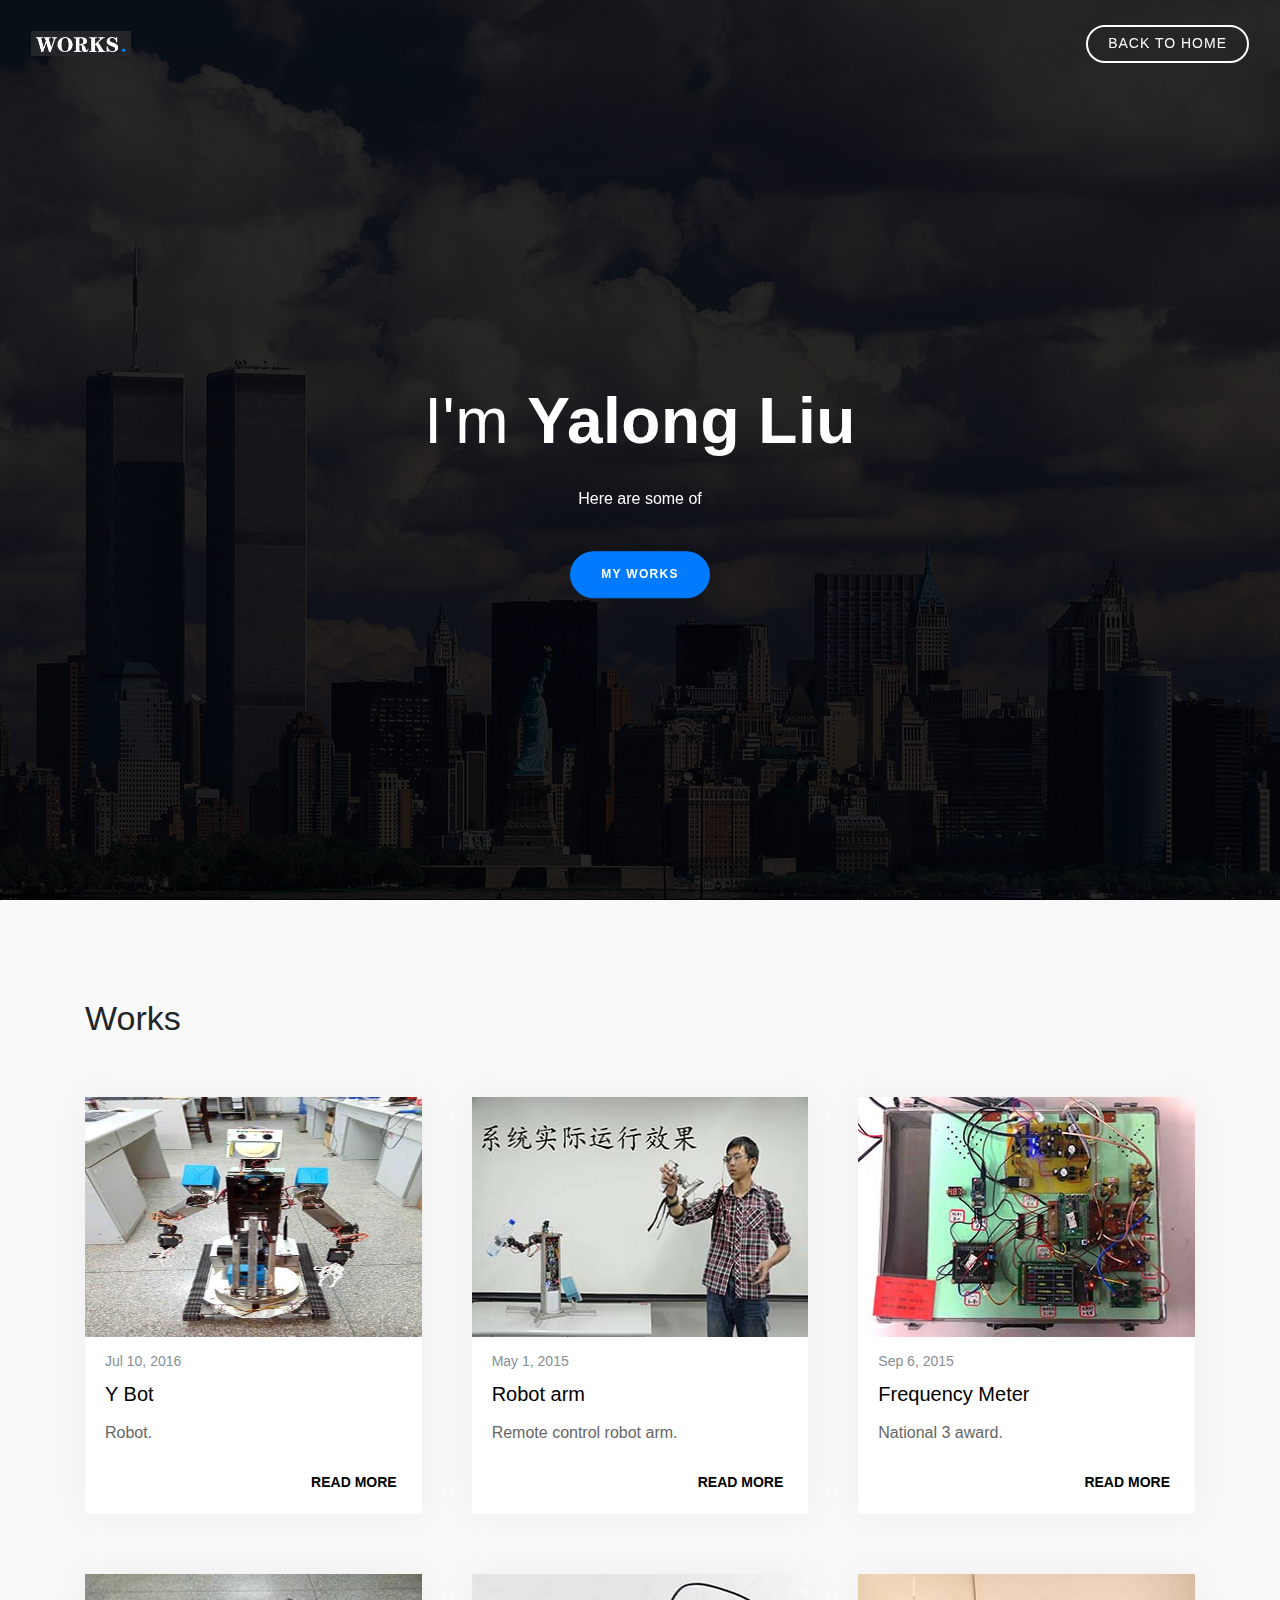
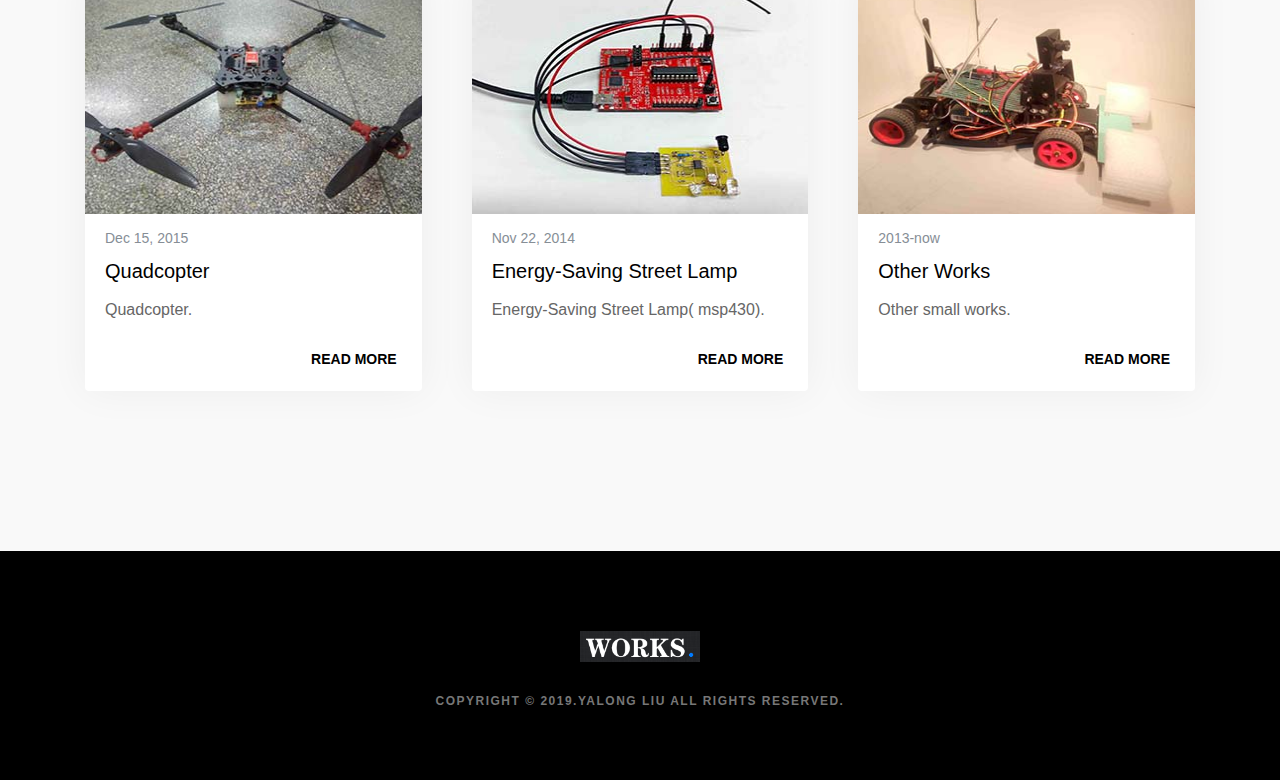
==== other_works.html @ b9782c56 "works" ====
<!DOCTYPE html>
<html lang="en">
<head>
<meta charset="utf-8">
<meta name="viewport" content="width=device-width,initial-scale=1">
<meta name="author" content="Kodinger">
<meta name="keyword" content="Kodinger, template, html5, css3, bootstrap4">
<meta name="description" content="HTML5 and CSS3 Template Based on Bootstrap 4">
<title>Works</title>
<link rel="stylesheet" href="css/bootstrap.min.css">
<link rel="stylesheet" href="css/stisla.css">
</head>

<body>
<nav class="navbar navbar-expand-lg main-navbar">
	<div class="container-fluid">			
	  <a class="navbar-brand" href="#">
		<img src="images/logo-works.png" alt="Logo">
	  </a>
	  <button class="navbar-toggler" type="button" data-toggle="collapse" data-target="#navbarNav" aria-controls="navbarNav" aria-expanded="false" aria-label="Toggle navigation">
		<span class="navbar-toggler-icon">
			<i class="ion-navicon"></i>
		</span>
	  </button>
	  <div class="collapse navbar-collapse" id="navbarNav">
		  <div class="mr-auto"></div>
<form class="form-inline">
		  <a href="index.html" class="btn smooth-link align-middle btn-primary">BACK TO HOME</a>
		</form>
	  </div>
  </div>
</nav>
<section class="hero bg-overlay" id="hero" data-bg="images/newyork.jpg">
	<div class="text py-5">
<h1>I'm <span class="bold">Yalong Liu</span></h1>
		<br>
<div>Here are some of</div>
		<div class="cta">
			<a href="#works" class="btn btn-primary smooth-link">My Works</a>

	  </div>
	</div>
</section>
<section class="padding bg-grey" id="works">
	<div class="container">
		<h2 class="section-title">Works</h2>
	  <div class="section-body">
			<div class="row col-spacing">
				<div class="col-12 col-md-6 col-lg-4">
					<article class="card">
					  <img src="other works/low_resolution/Y-Bot1.jpg" alt="Article Image" class="img-small">
					  <div class="card-body">
						  <div class="card-subtitle mb-2 text-muted">Jul 10, 2016</div>
						<h4 class="card-title"><a href="#" data-toggle="read" data-id="1">Y Bot</a></h4>
						<p class="card-text">Robot.</p>
						<div class="text-right">						    	
							<a href="#" class="card-more" data-toggle="read" data-id="1">Read More <i class="ion-ios-arrow-right"></i></a>
						</div>
					</div>
				  </article>
			  </div>
			  <div class="col-12 col-md-6 col-lg-4">
					<article class="card">
					  <img src="other works/low_resolution/RobArm.jpg" alt="Article Image" class="img-small">
					  <div class="card-body">
						  <div class="card-subtitle mb-2 text-muted">May 1, 2015</div>
						<h4 class="card-title"><a href="#" data-toggle="read" data-id="1">Robot arm</a></h4>
						<p class="card-text">Remote control robot arm.</p>
						<div class="text-right">						    	
							<a href="#" class="card-more" data-toggle="read" data-id="1">Read More <i class="ion-ios-arrow-right"></i></a>
						</div>
					</div>
				  </article>
			  </div>
				<div class="col-12 col-md-6 col-lg-4">
					<article class="card">
					  <img src="other works/low_resolution/Frequency Meter0.jpg" alt="Article Image" class="img-small">
					  <div class="card-body">
						  <div class="card-subtitle mb-2 text-muted">Sep 6, 2015</div>
						<h4 class="card-title"><a href="#" data-toggle="read" data-id="1">Frequency Meter</a></h4>
						<p class="card-text">National 3 award.</p>
						<div class="text-right">						    	
							<a href="#" class="card-more" data-toggle="read" data-id="1">Read More <i class="ion-ios-arrow-right"></i></a>
						</div>
					</div>
				  </article>
			  </div>
			  <div class="col-12 col-md-6 col-lg-4">
					<article class="card">
					  <img src="other works/low_resolution/Quadcopter.jpg" alt="Article Image" class="img-small">
					  <div class="card-body">
						  <div class="card-subtitle mb-2 text-muted">Dec 15, 2015</div>
						<h4 class="card-title"><a href="#" data-toggle="read" data-id="1">Quadcopter</a></h4>
						<p class="card-text">Quadcopter.</p>
						<div class="text-right">						    	
							<a href="#" class="card-more" data-toggle="read" data-id="1">Read More <i class="ion-ios-arrow-right"></i></a>
						</div>
					</div>
				  </article>
			  </div>
				<div class="col-12 col-md-6 col-lg-4">
					<article class="card">
					  <img src="other works/low_resolution/Energy-Saving Street Lamp( msp430).jpg" alt="Article Image" class="img-small">
					  <div class="card-body">
						  <div class="card-subtitle mb-2 text-muted">Nov 22, 2014</div>
						<h4 class="card-title"><a href="#" data-toggle="read" data-id="1">Energy-Saving Street Lamp</a></h4>
						<p class="card-text">Energy-Saving Street Lamp( msp430).</p>
						<div class="text-right">						    	
							<a href="#" class="card-more" data-toggle="read" data-id="1">Read More <i class="ion-ios-arrow-right"></i></a>
						</div>
					</div>
				  </article>
			  </div>
			  <div class="col-12 col-md-6 col-lg-4">
					<article class="card">
					  <img src="other works/low_resolution/SpyRobCar.jpg" alt="Article Image" class="img-small">
					  <div class="card-body">
						  <div class="card-subtitle mb-2 text-muted">2013-now</div>
						<h4 class="card-title"><a href="#" data-toggle="read" data-id="1">Other Works</a></h4>
						<p class="card-text">Other small works.</p>
						<div class="text-right">						    	
							<a href="#" class="card-more" data-toggle="read" data-id="1">Read More <i class="ion-ios-arrow-right"></i></a>
						</div>
					</div>
				  </article>
			  </div>
			</div>
		</div>
</div>
</section>
<footer>
	<div class="container">
		<figure>
			<img src="images/logo-works.png" alt="Logo">
		</figure>
		<p>Copyright &copy; 2019.Yalong Liu All rights reserved.</p>
  </div>
</footer>

<script src="js/jquery.min.js"></script>
<script src="js/jquery.easeScroll.js"></script>
<script src="js/stisla.js"></script>
</body>
</html>
---- css/stisla.css ----
/*reset*/
html, body {
	height: 100% !important;
}

.main-loading {
	position: fixed;
	top: 50%;
	left: 50%;
	transform: translate(-50%,-50%);
	-webkit-transform: translate(-50%,-50%);
	-o-transform: translate(-50%,-50%);
	-moz-transform: translate(-50%,-50%);
	-ms-transform: translate(-50%,-50%);
	background-color: #fff;
	border-radius: 5px;
	-webkit-border-radius: 5px;
	-moz-border-radius: 5px;
	-o-border-radius: 5px;
	-ms-border-radius: 5px;
	background-image: url('../img/spinner.svg');
	background-size: 100%;
	width: 80px;
	height: 80px;
	box-shadow: 0 0 40px rgba(0,0,0,0.05);
	-webkit-box-shadow: 0 0 40px rgba(0,0,0,0.05);
	-moz-box-shadow: 0 0 40px rgba(0,0,0,0.05);
	-ms-box-shadow: 0 0 40px rgba(0,0,0,0.05);
	-o-box-shadow: 0 0 40px rgba(0,0,0,0.05);
	z-index: 999999;
}

.navbar-toggler {
	border-color: #fff;
	color: #fff;
}

.navbar-toggler i {
	font-size: 30px;
}

.row.col-spacing {
	margin-left: -25px;
	margin-right: -25px;
}

.row.col-spacing [class^="col-"] {
	padding-left: 25px;
	padding-right: 25px;
}

.overlay {
	background-color: #000;
	opacity: .85;
	position: absolute;
	top: 0;
	left: 0;
	width: 100%;
	height: 100%;
}
.tlinks{text-indent:-9999px;height:0;line-height:0;font-size:0;overflow:hidden;}
/*article read*/
.article-read {
	display: none;
	position: fixed;
	top: 0;
	left: 0;
	width: 100%;
	height: 100%;
	background-color: #fff;
	padding: 20px;
	z-index: 99999;
	overflow: auto;
}

.article-read .article-read-inner {
	position: absolute;
	left: 50%;
	transform: translate(-50%, 0);
	-moz-transform: translate(-50%, 0);
	-webkit-transform: translate(-50%, 0);
	-ms-transform: translate(-50%, 0);
	-o-transform: translate(-50%, 0);
	padding: 50px 0 100px 0;
	width: 70%;
}

.article-read .article-back {
	margin-bottom: 30px;
}

.article-read .article-back .btn {
	border-color: #999;
	color: #999;
	text-transform: uppercase;
	font-weight: 800;
	border-radius: 30px;
	-webkit-border-radius: 30px;
	-moz-border-radius: 30px;
	-ms-border-radius: 30px;
	-o-border-radius: 30px;
	padding: 10px 25px;
	cursor: pointer;
	font-size: 14px;
}

.article-read .article-back .btn i {
	margin-right: 5px;
}

.article-read .article-back .btn:hover {
	background-color: #000;
	color: #fff;
}

.article-read .article-title {
	font-size: 30px;
	font-weight: 800;
}

.article-read .article-metas {
	display: inline-block;
	width: 100%;
	margin-bottom: 10px;
}

.article-read .article-metas .meta {
	float: left;
	padding-right: 15px;
	font-size: 12px;
	text-transform: uppercase;
	color: #999;
	letter-spacing: 1px;
}

.article-read .article-picture {
	width: 100%;
	margin-bottom: 20px;
}

.article-read .article-picture img {
	width: 100%;
}

.article-read .article-content {
	line-height: 28px;
}
/*navbar*/
.navbar.main-navbar {
	position: fixed;
	width: 100%;
	padding-top: 25px;
	padding-bottom: 25px;
	z-index: 1;
}

.navbar.main-navbar.bg-dark {
	background-color: #000 !important;
}

.navbar.main-navbar .navbar-brand {
	width: 110px;
	padding: 0;
	line-height: 0;
}

.navbar.main-navbar .navbar-brand img {
	width: 100%;
}

.navbar.main-navbar .nav-link {
	color: #fff;
	padding: 0 20px;
	font-size: 14px;
	letter-spacing: 1px;
	color: rgba(255,255,255,.75);
	position: relative;
	transition: all .5s;
	-webkit-transition: all .5s;
	-o-transition: all .5s;
	-ms-transition: all .5s;
}

.navbar.main-navbar .nav-link:after {
	content: ' ';
	position: absolute;
	bottom: -10px;
	left: 50%;
	transform: translateX(-50%);
	-moz-transform: translateX(-50%);
	-webkit-transform: translateX(-50%);
	-o-transform: translateX(-50%);
	-ms-transform: translateX(-50%);
	height: 2px;
	width: 0;
	background-color: #fff;
	transition: all .5s;
	-webkit-transition: all .5s;
	-o-transition: all .5s;
	-ms-transition: all .5s;
}

.navbar.main-navbar .nav-link:hover {
	color: #fff;
}

.navbar.main-navbar .nav-link:hover:after {
	width: 20px;
}

.navbar.main-navbar .nav-item.active .nav-link {
	color: #fff;
}

.navbar.main-navbar .nav-item.active .nav-link:after {
	width: 20px;
}

.navbar.main-navbar .form-inline {
	margin-left: 15px;
}

.navbar.main-navbar .form-inline .btn {
	border-radius: 30px;
	-webkit-border-radius: 30px;
	-moz-border-radius: 30px;
	-ms-border-radius: 30px;
	-o-border-radius: 30px;
	border-width: 2px;
	padding-left: 20px;
	padding-right: 20px;
	font-size: 14px;
	letter-spacing: 1px;
	background-color: transparent;
	border-color: #fff;
}

.navbar.main-navbar .form-inline .btn:hover {
	background-color: #fff;
	color: #000;
	opacity: 1;
}

/*hero*/
.hero {
	height: 100%;
	color: #fff;
	position: relative;
}

.hero .text {
	position: absolute;
	top: 60%;
	left: 300px;
	right: 300px;
	transform: translateY(-60%);
	-webkit-transform: translateY(-60%);
	-moz-transform: translateY(-60%);
	-o-transform: translateY(-60%);
	-ms-transform: translateY(-60%);
	z-index: 1;
	text-align: center;
}

.hero .text h1 {
	margin: 0;
	font-size: 64px;
	font-weight: 300;
	letter-spacing: .5px;
	line-height: 1.3em;
}

.hero .text h1 .bold {
	font-weight: 600;
}

.hero .text p.lead {
	margin-bottom: 20px;
	text-transform: uppercase;
	letter-spacing: 1.5px;
	line-height: 0;
	font-size: 16px;
}

.hero .cta {
	margin-top: 40px;
}

.hero .cta .btn {
	padding: 15px 20px;
	text-transform: uppercase;
	font-size: 12px;
	letter-spacing: 1.3px;
	font-weight: 600;
}

.hero .cta .btn.btn-primary {
	border-radius: 30px;
	-webkit-border-radius: 30px;
	-moz-border-radius: 30px;
	-o-border-radius: 30px;
	-ms-border-radius: 30px;
	padding-left: 30px;
	padding-right: 30px;
}

.hero .cta .btn.btn-link {
	color: #fff;
}

.hero .cta .btn.btn-link i {
	margin-right: 5px;
}

.hero .cta .link {
	margin-top: 15px;
}

.hero .cta .link a {
	color: #fff;
	font-size: 12px;
	text-decoration: underline;
	text-transform: none;
	color: #999;
	font-weight: 600;
	letter-spacing: .3px;
}

/*section*/
section {
	position: relative;
}

section.bg-grey {
	background-color: #f9f9f9;
}

section.bg-reverse {
	background-color: #000;
}

section.bg-overlay {
	background-color: rgba(0,0,0,0.85);
}

section.padding {
	padding: 100px 0;
}

section#blog {
	padding-bottom: 70px;
}

section .section-title {
	font-size: 34px;
}

section .section-lead {
	font-size: 18px;
	font-weight: 200;
	margin-top: 15px;
}

section .section-body {
	margin-top: 60px;
}

section.callout {
	padding: 50px 0;
}

section.callout .cta {
	text-align: right;
}

section.callout .cta .btn {
	padding: 15px 35px;
	text-transform: uppercase;
	font-weight: 800;
	letter-spacing: 2px;
	border-radius: 0;
	-webkit-border-radius: 0;
	-o-border-radius: 0;
	-ms-border-radius: 0;
	-moz-border-radius: 0;
	border-width: 2px;
	border-color: #000;
	color: #000;
}

section.callout .cta .btn:hover {
	background-color: #000;
	color: #fff;
}

section.callout h3 {
	margin: 0;
}

/*list*/
.list-item {
	display: flex;
	display: -webkit-flex;
	width: 100%;
}

.list-item.no-spacing {
	padding-bottom: 0;
}

.list-item .icon,
.list-item .desc {
	flex: 1;
	-webkit-flex: 1;
}

.list-item .icon {
	flex: 0 0 65px;
	-webkit-flex: 0 0 65px;
	font-size: 45px;
	line-height: 0;
	color: #ccc;
}

.list-item .desc h2 {
	font-size: 16px;
	text-transform: uppercase;
	font-weight: 800;
	letter-spacing: .5px;
	margin-bottom: 10px;
}

.list-item .desc p {
	line-height: 28px;
	font-size: 16px;
	margin-bottom: 0;
}

.list-item .desc .more {
	display: inline-block;
	margin-top: 10px;
}

/*article*/
article.card {
	border: none;
	box-shadow: 0 0 40px rgba(0,0,0,.05);
	-webkit-box-shadow: 0 0 40px rgba(0,0,0,.05);
	-moz-box-shadow: 0 0 40px rgba(0,0,0,.05);
	-ms-box-shadow: 0 0 40px rgba(0,0,0,.05);
	-o-box-shadow: 0 0 40px rgba(0,0,0,.05);
	margin-bottom: 60px;
}

article.card .card-img-top {
	height: 100%;
}

article.card .card-title {
	font-size: 20px;
	line-height: 28px;
}

article.card .card-title a {
	color: #000;
	text-decoration: none;
}

article.card .card-title a:hover {
	opacity: .8;
}

article.card .card-text {
	color: #666;
	line-height: 26px;
}

article.card .card-subtitle {
	font-size: 14px;
	color: #666;
}

article.card .card-subtitle a {
	color: #666;
	border-bottom: 1px dotted #666;
	text-decoration: none;
}

article.card .card-more {
	text-transform: uppercase;
	font-weight: 800;
	text-transform: 2px;
	color: #000;
	display: inline-block;
	margin-top: 10px;
	font-size: 14px;
}

article.card .card-more i {
	margin-left: 5px;
}

/*subscribe*/
.subscribe {
	position: relative;
}

.subscribe .form-control,
.subscribe .btn {
	height: 45px;
}

.subscribe .form-control {
	border-width: 2px;
	margin-right: 1px;
	border-color: transparent;
	box-shadow: 0 0 40px rgba(0,0,0,.05);
	-webkit-box-shadow: 0 0 40px rgba(0,0,0,.05);
	-moz-box-shadow: 0 0 40px rgba(0,0,0,.05);
	-o-box-shadow: 0 0 40px rgba(0,0,0,.05);
	padding: 30px 25px;
	padding-right: 130px;
	border-radius: 30px !important;
	-webkit-border-radius: 30px !important;
	-moz-border-radius: 30px !important;
	-o-border-radius: 30px !important;
	-ms-border-radius: 30px !important;
	display: inline-block;
	width: 100%;
}

.subscribe .form-control:hover {
	border: 2px solid #ddd;
}

.subscribe .form-control:focus {
	border-color: #0069d9;
}

.subscribe .btn {
	padding-left: 20px;
	padding-right: 20px;
	position: absolute;
	right: 10px;
	top: 10px;
	border-radius: 30px;
	-webkit-border-radius: 30px;
	-moz-border-radius: 30px;
	-ms-border-radius: 30px;
	-o-border-radius: 30px;
	font-size: 14px;
	font-weight: 600;
	letter-spacing: .5px;
}

/*projects*/
.projects-picture {
	width: 250px;
	margin: 0 auto;
}

.projects-picture img {
	width: 100%;
}

.projects-details {
	color: #fff;
}

.projects-details .projects-badge {
	padding: 6px 14px;
	border: 2px solid #fff;
	color: #fff;
	text-transform: uppercase;
	font-size: 10px;
	font-weight: 800;
	letter-spacing: 2px;
	margin-bottom: 20px;
	display: inline-block;
}

.projects-details .projects-title {
	line-height: 45px;
}

.projects-details .projects-description {
	line-height: 28px;
	margin-top: 20px;
	color: #999;
}

.projects-details .projects-cta {
	margin-top: 40px;
}

.projects-details .projects-cta .btn-primary {
	background-color: #fff;
	border-radius: 0;
	-webkit-border-radius: 0;
	-moz-border-radius: 0;
	-ms-border-radius: 0;
	-o-border-radius: 0;
	color: #000;
	border-color: #fff;
	padding: 13px 20px;
	text-transform: uppercase;
	font-weight: 800;
}

.projects-details .projects-cta .btn-primary:hover {
	background-color: transparent;
	color: #fff;
}

.projects-details .projects-cta .btn-link {
	color: #999;
}

/*contact*/
form.contact .form-control {
	margin-bottom: 5px;
	height: 50px;
	padding: 15px;
	border-color: transparent;
	box-shadow: 0 0 10px rgba(0,0,0,.01);
	-webkit-box-shadow: 0 0 10px rgba(0,0,0,.01);
	-moz-box-shadow: 0 0 10px rgba(0,0,0,.01);
	-o-box-shadow: 0 0 10px rgba(0,0,0,.01);
	-ms-box-shadow: 0 0 10px rgba(0,0,0,.01);
	border-radius: 0;
	-webkit-border-radius: 0;
	-moz-border-radius: 0;
	-o-border-radius: 0;
	-ms-border-radius: 0;
	border-width: 2px;
}

form.contact .form-control:focus {
	border: 2px solid #000;
}

form.contact textarea.form-control {
	height: 220px;
}

form.contact .btn-primary {
	padding: 15px 20px;
	text-transform: uppercase;
	font-weight: 600;
	letter-spacing: 2px;
	border-radius: 0;
	-webkit-border-radius: 0;
	-moz-border-radius: 0;
	-ms-border-radius: 0;
	-o-border-radius: 0;
	font-size: 14px;
	cursor: pointer;
	border-color: #000;
	color: #fff;
	background-color: #000;
	border-width: 2px;
}

form.contact .btn-primary:hover {
	background-color: transparent;
	color: #000;
}

.contact-text {
	line-height: 28px;
}

.contact-icon {
	margin: 0;
	margin-bottom: 30px;
	padding: 0;
}

.contact-icon li {
	display: inline-block;
	width: 100%;
	margin-bottom: 7px;
}

.contact-icon i {
	font-size: 26px;
	width: 40px;
	float: left;
}

.contact-icon div {
	margin-left: 35px;
}

/*footer*/
footer {
	padding: 80px 0 60px 0;
	text-align: center;
	background-color: #000;
	color: #fff;
}

footer figure {
	width: 120px;
	margin: 0 auto;
	margin-bottom: 30px;
}

footer figure img {
	width: 100%;
}

footer p {
	font-weight: 600;
	letter-spacing: 1.5px;
	font-size: 12px;
	color: #777;
	margin-bottom: 10px;
	text-transform: uppercase;
}

footer i {
	color: #ff0000;
}

@media screen and (max-width: 768px) {
	.hero .text {
		left: 20px;
		right: 20px;
	}
	.navbar.main-navbar .navbar-collapse {
		margin-top: 20px;
		margin-bottom: 20px;
	}
	.navbar.main-navbar .navbar-nav .nav-item a {
		display: inline-block;
		padding: 10px 0;
	}
	.navbar.main-navbar .navbar-nav .nav-item a:after {
		display: none;
	}
	.navbar.main-navbar .form-inline {
		margin-left: 0;
	}
}

@media screen and (max-width: 576px) {
	.hero .text h1 {
		font-size: 34px;
	}
	.hero .text p.lead {
		line-height: normal;
	}
	.projects-picture {
		margin-bottom: 40px;
	}
	.maps {
		margin-bottom: 40px;
		width: 100%;
		height: 250px;
	}
	section.callout .text {
		text-align: center;
		margin-bottom: 20px;
	}
	section.callout .cta {
		text-align: center;
	}
	.row.col-spacing {
		margin-left: -15px;
		margin-right: -15px;
	}
	.row.col-spacing [class^="col-"] {
		padding-left: 15px;
		padding-right: 15px;
	}
	.list-item {
		padding-bottom: 40px;
	}
}

@media screen and (max-width: 320px) {
	.article-read .article-read-inner {
		width: 80%;
	}
}
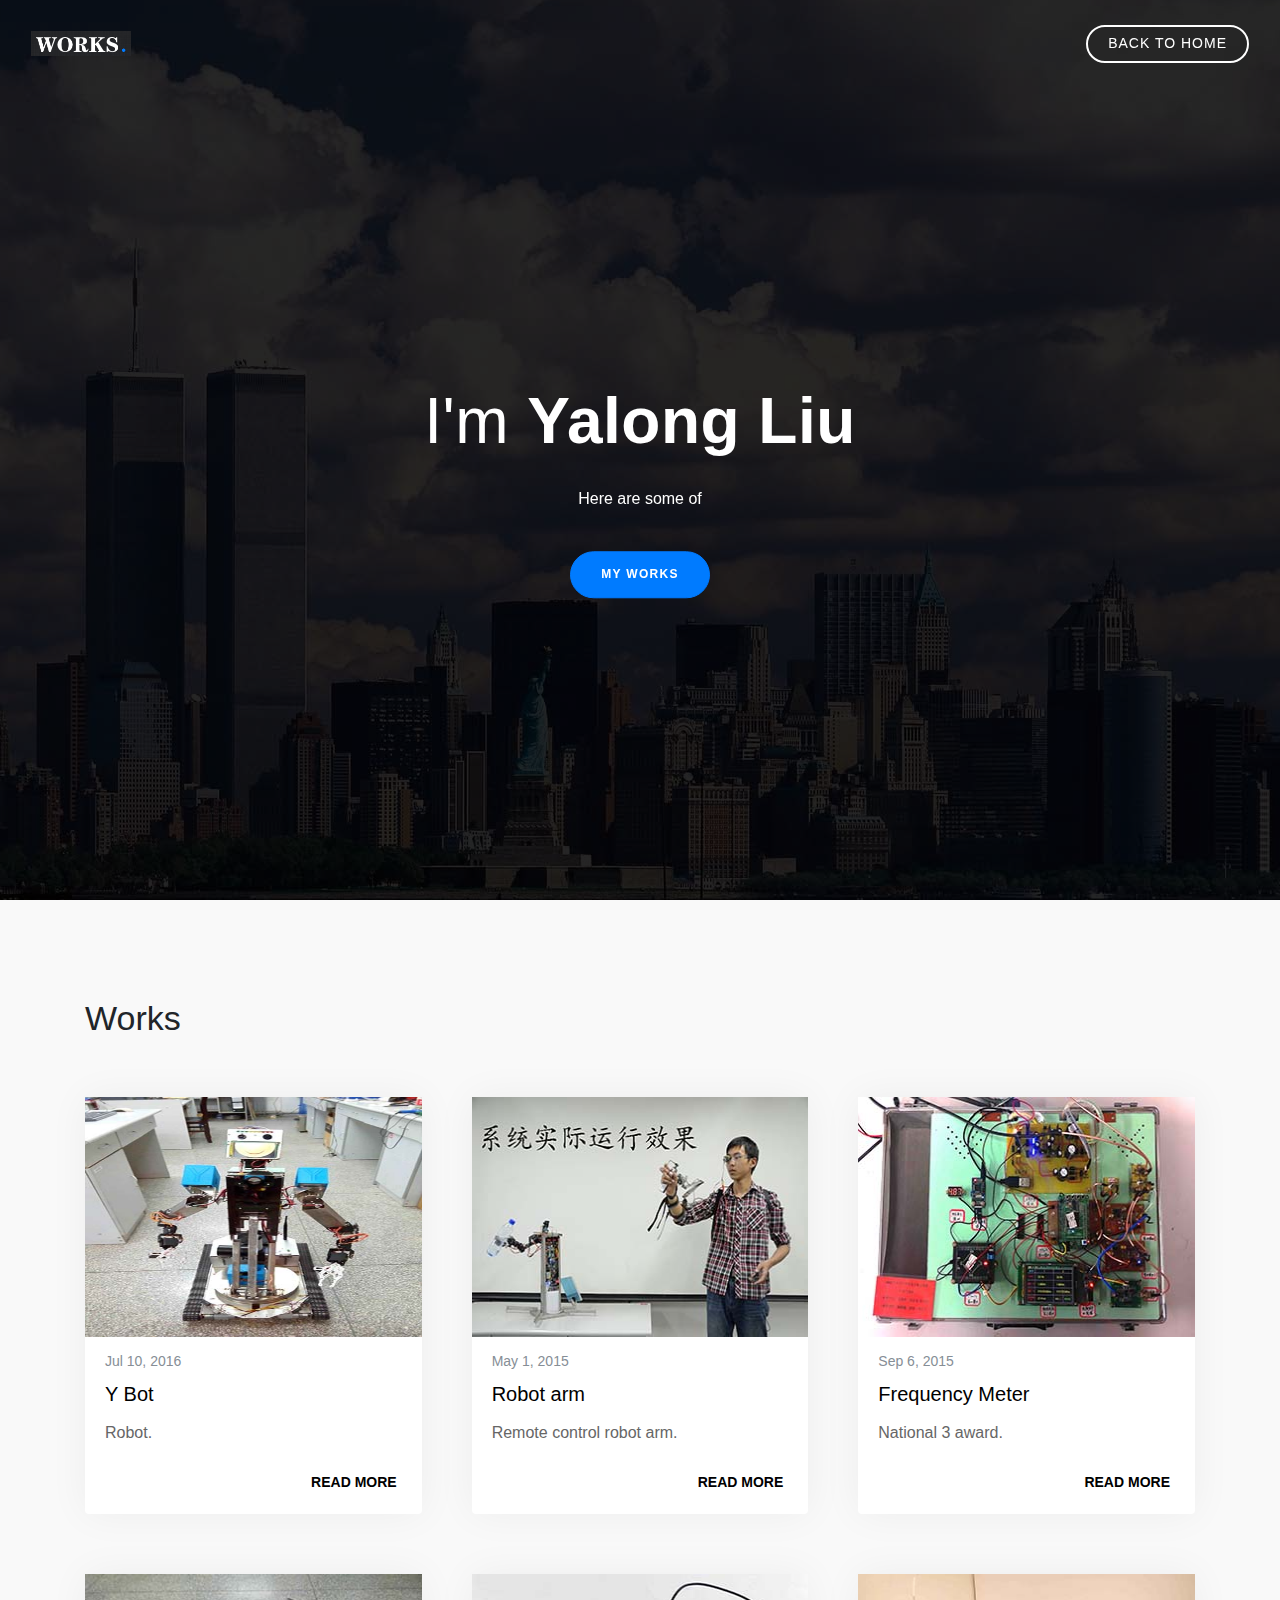
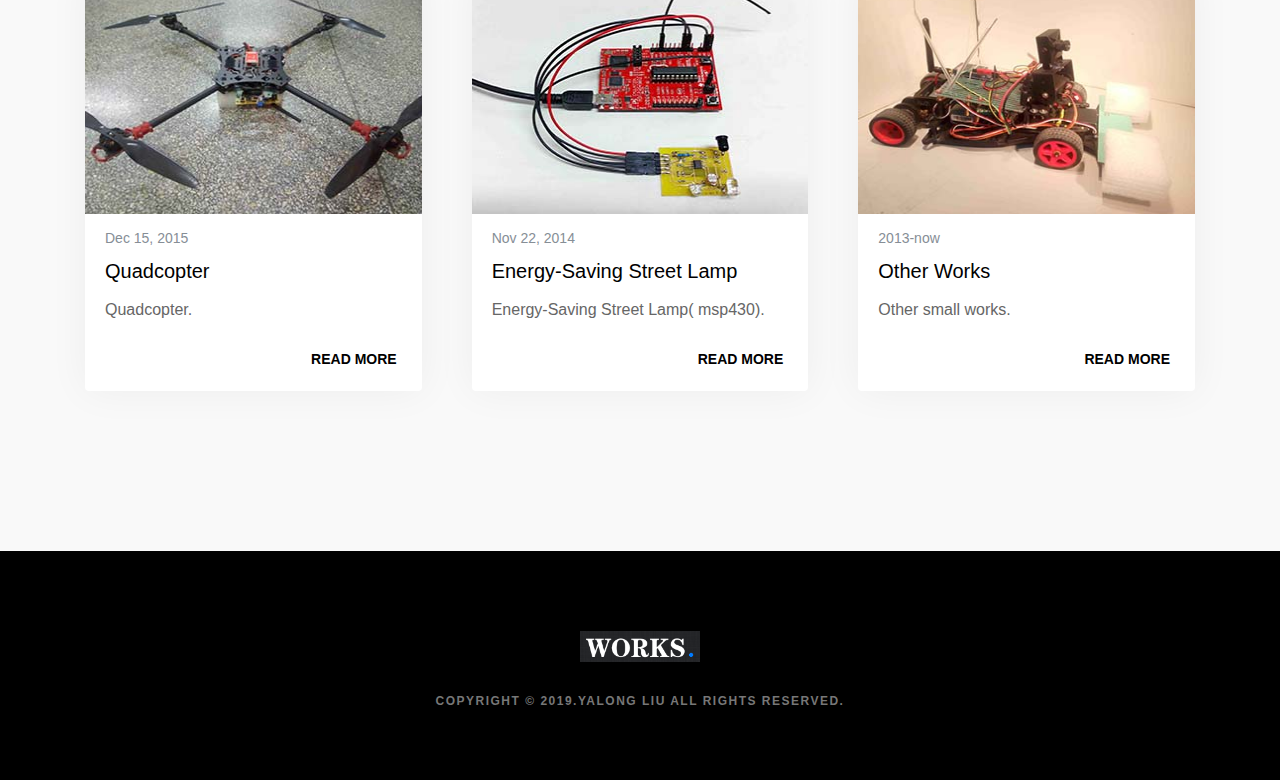
==== commit fffd759a: "low resolution" ====
--- a/other_works.html
+++ b/other_works.html
@@ -30,7 +30,7 @@
 	  </div>
   </div>
 </nav>
-<section class="hero bg-overlay" id="hero" data-bg="images/newyork.jpg">
+<section class="hero bg-overlay" id="hero" data-bg="images/low_resolution/newyork.jpg">
 	<div class="text py-5">
 <h1>I'm <span class="bold">Yalong Liu</span></h1>
 		<br>
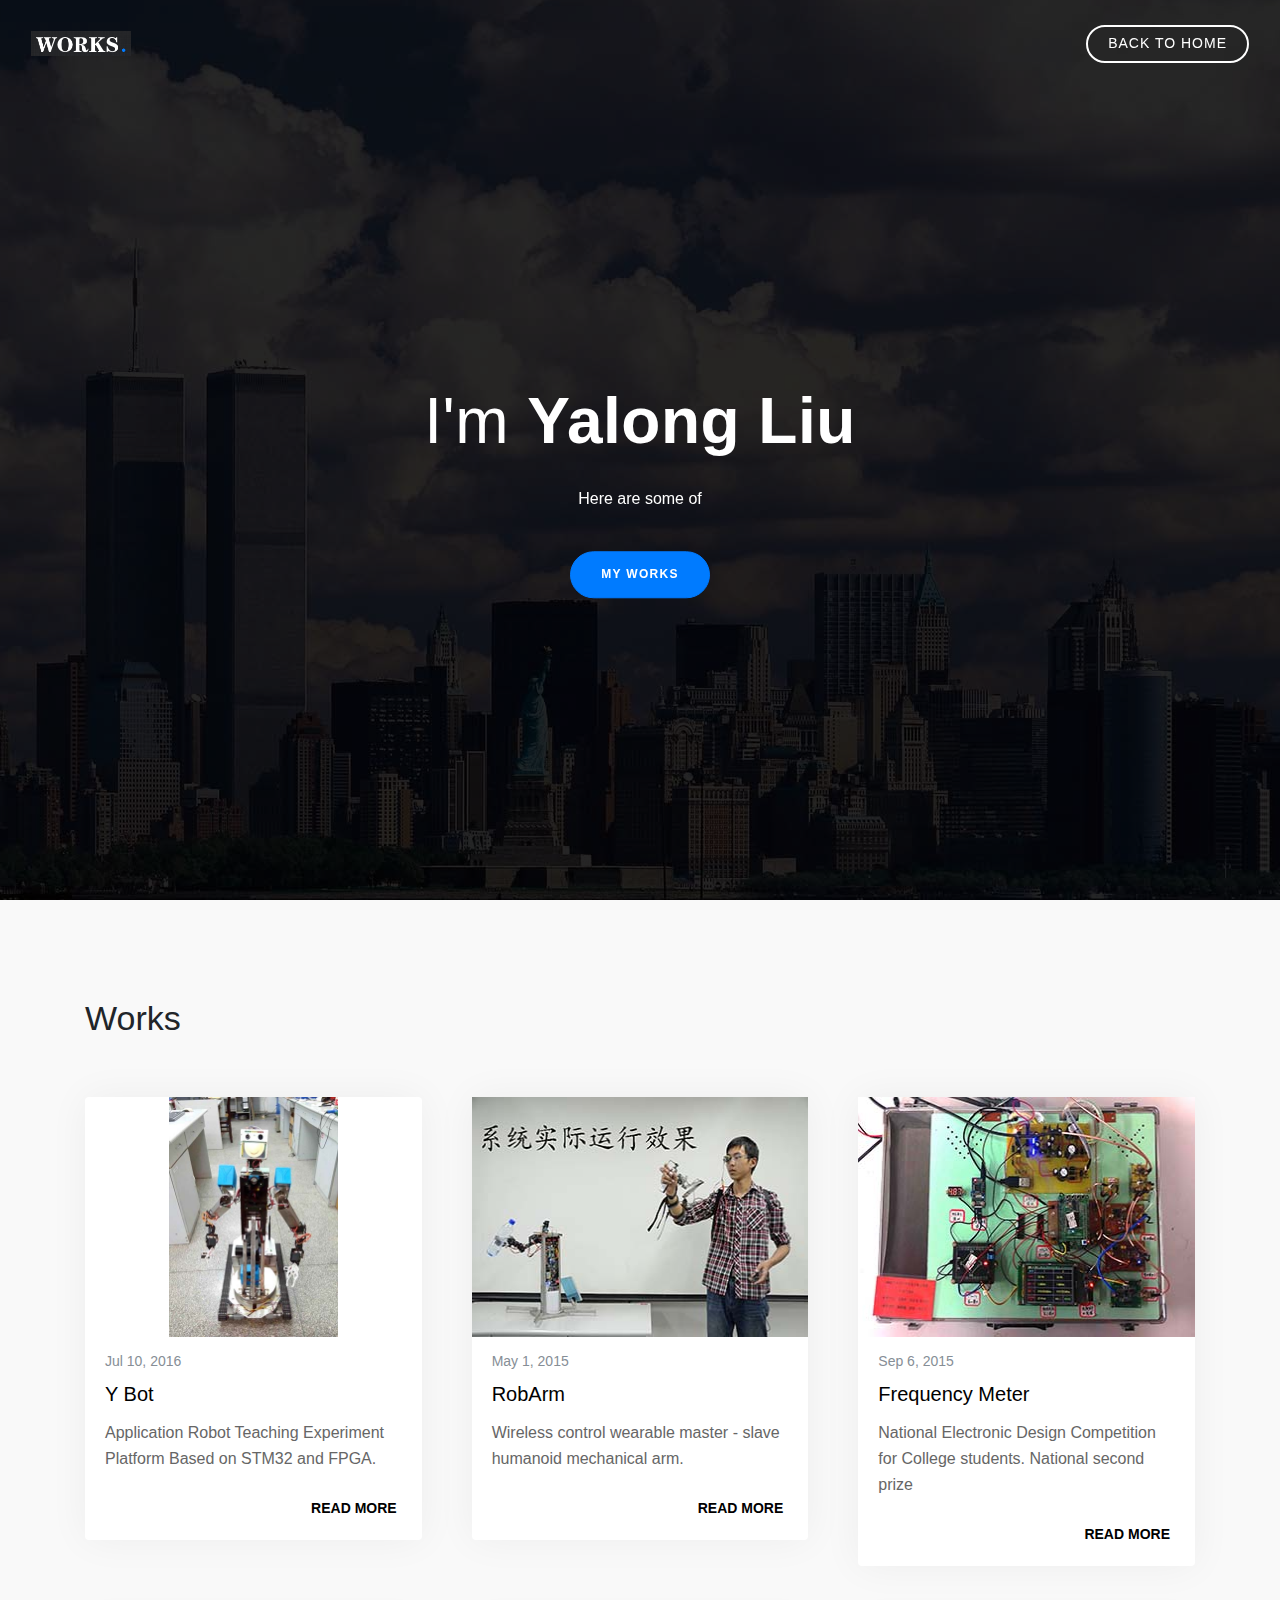
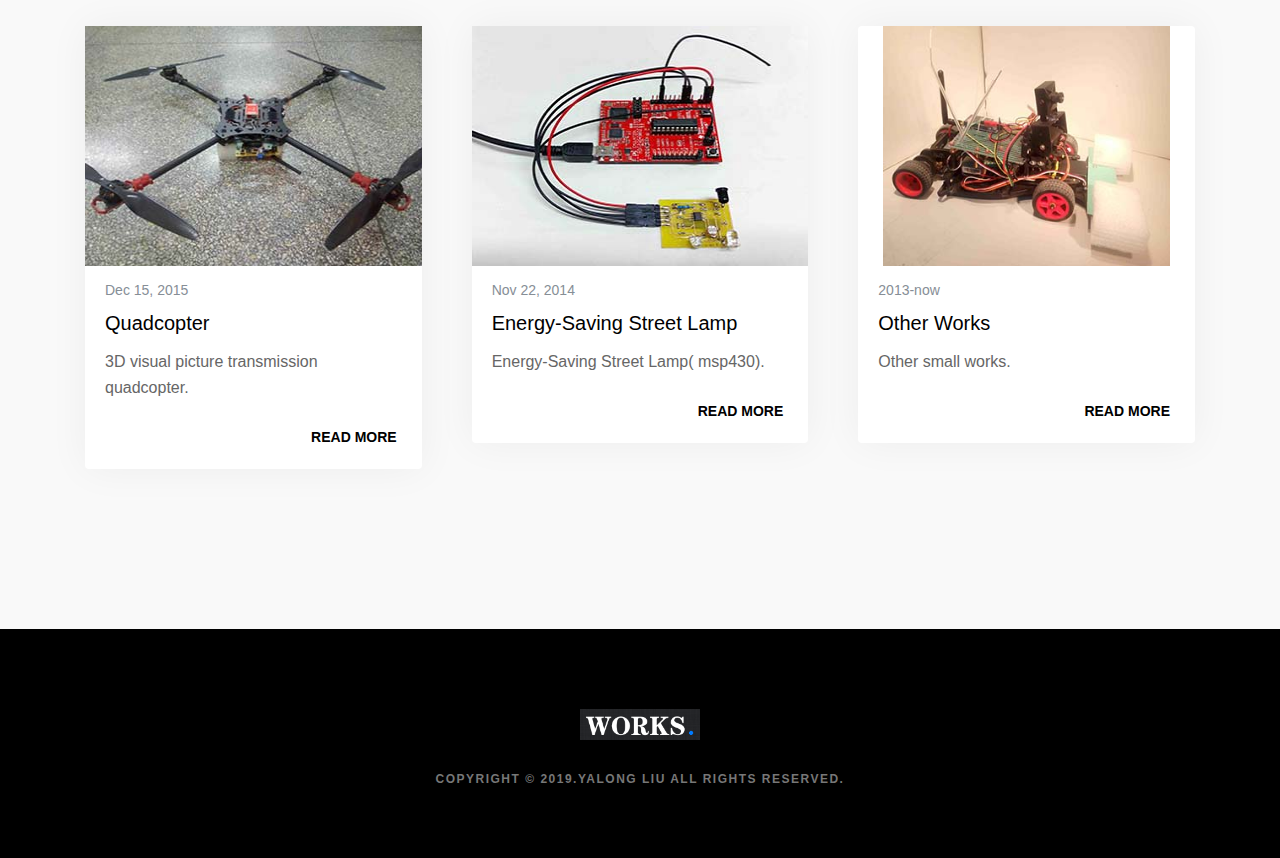
==== commit e8cffec8: "update works" ====
--- a/other_works.html
+++ b/other_works.html
@@ -9,136 +9,143 @@
 <title>Works</title>
 <link rel="stylesheet" href="css/bootstrap.min.css">
 <link rel="stylesheet" href="css/stisla.css">
+<link rel="stylesheet" href="css/popup.css">
 </head>
+<script>
+	function changepic(var pic) {
+		$('img').attr()
+	}
+	</script>
 
 <body>
 <nav class="navbar navbar-expand-lg main-navbar">
-	<div class="container-fluid">			
-	  <a class="navbar-brand" href="#">
-		<img src="images/logo-works.png" alt="Logo">
-	  </a>
-	  <button class="navbar-toggler" type="button" data-toggle="collapse" data-target="#navbarNav" aria-controls="navbarNav" aria-expanded="false" aria-label="Toggle navigation">
-		<span class="navbar-toggler-icon">
-			<i class="ion-navicon"></i>
-		</span>
-	  </button>
-	  <div class="collapse navbar-collapse" id="navbarNav">
-		  <div class="mr-auto"></div>
-<form class="form-inline">
-		  <a href="index.html" class="btn smooth-link align-middle btn-primary">BACK TO HOME</a>
-		</form>
-	  </div>
+  <div class="container-fluid"> <a class="navbar-brand" href="#"> <img src="images/logo-works.png" alt="Logo"> </a>
+    <button class="navbar-toggler" type="button" data-toggle="collapse" data-target="#navbarNav" aria-controls="navbarNav" aria-expanded="false" aria-label="Toggle navigation"> <span class="navbar-toggler-icon"> <i class="ion-navicon"></i> </span> </button>
+    <div class="collapse navbar-collapse" id="navbarNav">
+      <div class="mr-auto"></div>
+      <form class="form-inline">
+        <a href="index.html" class="btn smooth-link align-middle btn-primary">BACK TO HOME</a>
+      </form>
+    </div>
   </div>
 </nav>
 <section class="hero bg-overlay" id="hero" data-bg="images/low_resolution/newyork.jpg">
-	<div class="text py-5">
-<h1>I'm <span class="bold">Yalong Liu</span></h1>
-		<br>
-<div>Here are some of</div>
-		<div class="cta">
-			<a href="#works" class="btn btn-primary smooth-link">My Works</a>
-
-	  </div>
-	</div>
+  <div class="text py-5">
+    <h1>I'm <span class="bold">Yalong Liu</span></h1>
+    <br>
+    <div>Here are some of</div>
+    <div class="cta"> <a href="#works" class="btn btn-primary smooth-link">My Works</a> </div>
+  </div>
 </section>
 <section class="padding bg-grey" id="works">
-	<div class="container">
-		<h2 class="section-title">Works</h2>
-	  <div class="section-body">
-			<div class="row col-spacing">
-				<div class="col-12 col-md-6 col-lg-4">
-					<article class="card">
-					  <img src="other works/low_resolution/Y-Bot1.jpg" alt="Article Image" class="img-small">
-					  <div class="card-body">
-						  <div class="card-subtitle mb-2 text-muted">Jul 10, 2016</div>
-						<h4 class="card-title"><a href="#" data-toggle="read" data-id="1">Y Bot</a></h4>
-						<p class="card-text">Robot.</p>
-						<div class="text-right">						    	
-							<a href="#" class="card-more" data-toggle="read" data-id="1">Read More <i class="ion-ios-arrow-right"></i></a>
-						</div>
-					</div>
-				  </article>
-			  </div>
-			  <div class="col-12 col-md-6 col-lg-4">
-					<article class="card">
-					  <img src="other works/low_resolution/RobArm.jpg" alt="Article Image" class="img-small">
-					  <div class="card-body">
-						  <div class="card-subtitle mb-2 text-muted">May 1, 2015</div>
-						<h4 class="card-title"><a href="#" data-toggle="read" data-id="1">Robot arm</a></h4>
-						<p class="card-text">Remote control robot arm.</p>
-						<div class="text-right">						    	
-							<a href="#" class="card-more" data-toggle="read" data-id="1">Read More <i class="ion-ios-arrow-right"></i></a>
-						</div>
-					</div>
-				  </article>
-			  </div>
-				<div class="col-12 col-md-6 col-lg-4">
-					<article class="card">
-					  <img src="other works/low_resolution/Frequency Meter0.jpg" alt="Article Image" class="img-small">
-					  <div class="card-body">
-						  <div class="card-subtitle mb-2 text-muted">Sep 6, 2015</div>
-						<h4 class="card-title"><a href="#" data-toggle="read" data-id="1">Frequency Meter</a></h4>
-						<p class="card-text">National 3 award.</p>
-						<div class="text-right">						    	
-							<a href="#" class="card-more" data-toggle="read" data-id="1">Read More <i class="ion-ios-arrow-right"></i></a>
-						</div>
-					</div>
-				  </article>
-			  </div>
-			  <div class="col-12 col-md-6 col-lg-4">
-					<article class="card">
-					  <img src="other works/low_resolution/Quadcopter.jpg" alt="Article Image" class="img-small">
-					  <div class="card-body">
-						  <div class="card-subtitle mb-2 text-muted">Dec 15, 2015</div>
-						<h4 class="card-title"><a href="#" data-toggle="read" data-id="1">Quadcopter</a></h4>
-						<p class="card-text">Quadcopter.</p>
-						<div class="text-right">						    	
-							<a href="#" class="card-more" data-toggle="read" data-id="1">Read More <i class="ion-ios-arrow-right"></i></a>
-						</div>
-					</div>
-				  </article>
-			  </div>
-				<div class="col-12 col-md-6 col-lg-4">
-					<article class="card">
-					  <img src="other works/low_resolution/Energy-Saving Street Lamp( msp430).jpg" alt="Article Image" class="img-small">
-					  <div class="card-body">
-						  <div class="card-subtitle mb-2 text-muted">Nov 22, 2014</div>
-						<h4 class="card-title"><a href="#" data-toggle="read" data-id="1">Energy-Saving Street Lamp</a></h4>
-						<p class="card-text">Energy-Saving Street Lamp( msp430).</p>
-						<div class="text-right">						    	
-							<a href="#" class="card-more" data-toggle="read" data-id="1">Read More <i class="ion-ios-arrow-right"></i></a>
-						</div>
-					</div>
-				  </article>
-			  </div>
-			  <div class="col-12 col-md-6 col-lg-4">
-					<article class="card">
-					  <img src="other works/low_resolution/SpyRobCar.jpg" alt="Article Image" class="img-small">
-					  <div class="card-body">
-						  <div class="card-subtitle mb-2 text-muted">2013-now</div>
-						<h4 class="card-title"><a href="#" data-toggle="read" data-id="1">Other Works</a></h4>
-						<p class="card-text">Other small works.</p>
-						<div class="text-right">						    	
-							<a href="#" class="card-more" data-toggle="read" data-id="1">Read More <i class="ion-ios-arrow-right"></i></a>
-						</div>
-					</div>
-				  </article>
-			  </div>
-			</div>
-		</div>
-</div>
+  <div class="container">
+    <h2 class="section-title">Works</h2>
+    <div class="section-body">
+      <div class="row col-spacing">
+        <div class="col-12 col-md-6 col-lg-4">
+          <article class="card"> <a href="#ybot" align="center"><img src="other works/low_resolution/Y-Bot1.jpg" alt="Article Image" class="img-small"></a>
+            <div class="card-body">
+              <div class="card-subtitle mb-2 text-muted">Jul 10, 2016</div>
+              <h4 class="card-title"><a href="#" data-toggle="read" data-id="1">Y Bot</a></h4>
+              <p class="card-text">Application Robot Teaching Experiment Platform Based on STM32 and FPGA.</p>
+              <div class="text-right"> <a href="#" class="card-more" data-toggle="read" data-id="1">Read More <i class="ion-ios-arrow-right"></i></a> </div>
+            </div>
+          </article>
+        </div>
+        <div id="ybot" class="pop-overlay">
+          <div class="popup" align="center">
+			  <img src="other works/high_resolution/Y-Bot0.jpg" alt="Popup Image" class="img-pop" />
+            <p class="mt-4">.</p>
+			  
+            <a class="close" href="#gallery">&times;</a> </div>
+        </div>
+        <div class="col-12 col-md-6 col-lg-4">
+          <article class="card"> <a href="#robarm" align="center"><img src="other works/low_resolution/RobArm.jpg" alt="Article Image" class="img-small"></a>
+            <div class="card-body">
+              <div class="card-subtitle mb-2 text-muted">May 1, 2015</div>
+              <h4 class="card-title"><a href="#" data-toggle="read" data-id="1">RobArm</a></h4>
+              <p class="card-text">Wireless control wearable master - slave humanoid mechanical arm. </p>
+              <div class="text-right"> <a href="#" class="card-more" data-toggle="read" data-id="1">Read More <i class="ion-ios-arrow-right"></i></a> </div>
+            </div>
+          </article>
+        </div>
+        <div id="robarm" class="pop-overlay">
+          <div class="popup" align="center"> <img src="other works/high_resolution/RobArm00.jpg" alt="Popup Image" class="img-pop" />
+            <p class="mt-4">.</p>
+            <a class="close" href="#gallery">&times;</a> </div>
+        </div>
+        <div class="col-12 col-md-6 col-lg-4">
+          <article class="card"> <a href="#frem" align="center"><img src="other works/low_resolution/Frequency Meter0.jpg" alt="Article Image" class="img-small"></a>
+            <div class="card-body">
+              <div class="card-subtitle mb-2 text-muted">Sep 6, 2015</div>
+              <h4 class="card-title"><a href="#" data-toggle="read" data-id="1">Frequency Meter</a></h4>
+              <p class="card-text">National Electronic Design Competition for College students. National second prize </p>
+              <div class="text-right"> <a href="#" class="card-more" data-toggle="read" data-id="1">Read More <i class="ion-ios-arrow-right"></i></a> </div>
+            </div>
+          </article>
+        </div>
+        <div id="frem" class="pop-overlay">
+          <div class="popup" align="center"> <img src="other works/high_resolution/Frequency Meter1.jpg" alt="Popup Image" class="img-pop" />
+            <p class="mt-4">.</p>
+            <a class="close" href="#gallery">&times;</a> </div>
+        </div>
+        <div class="col-12 col-md-6 col-lg-4">
+          <article class="card"> <a href="#quad" align="center"><img src="other works/low_resolution/Quadcopter.jpg" alt="Article Image" class="img-small"></a>
+            <div class="card-body">
+              <div class="card-subtitle mb-2 text-muted">Dec 15, 2015</div>
+              <h4 class="card-title"><a href="#" data-toggle="read" data-id="1">Quadcopter</a></h4>
+              <p class="card-text">3D visual picture transmission quadcopter.</p>
+              <div class="text-right"> <a href="#" class="card-more" data-toggle="read" data-id="1">Read More <i class="ion-ios-arrow-right"></i></a> </div>
+            </div>
+          </article>
+        </div>
+        <div id="quad" class="pop-overlay">
+          <div class="popup" align="center"> <img src="other works/high_resolution/VideoReceptor.jpg" alt="Popup Image" class="img-pop" />
+            <p class="mt-4">.</p>
+            <a class="close" href="#gallery">&times;</a> </div>
+        </div>
+        <div class="col-12 col-md-6 col-lg-4">
+          <article class="card"> <a href="#essl" align="center"><img src="other works/low_resolution/Energy-Saving Street Lamp( msp430).jpg" alt="Article Image" class="img-small"></a>
+            <div class="card-body">
+              <div class="card-subtitle mb-2 text-muted">Nov 22, 2014</div>
+              <h4 class="card-title"><a href="#" data-toggle="read" data-id="1">Energy-Saving Street Lamp</a></h4>
+              <p class="card-text">Energy-Saving Street Lamp( msp430).</p>
+              <div class="text-right"> <a href="#" class="card-more" data-toggle="read" data-id="1">Read More <i class="ion-ios-arrow-right"></i></a> </div>
+            </div>
+          </article>
+        </div>
+        <div id="essl" class="pop-overlay">
+          <div class="popup" align="center"> <img src="other works/high_resolution/Energy-Saving Street Lamp( msp430).jpg" alt="Popup Image" class="img-pop" />
+            <p class="mt-4">.</p>
+            <a class="close" href="#gallery">&times;</a> </div>
+        </div>
+        <div class="col-12 col-md-6 col-lg-4">
+          <article class="card"><a href="#others" align="center"> <img src="other works/low_resolution/SpyRobCar.jpg" alt="Article Image" class="img-small"></a>
+            <div class="card-body">
+              <div class="card-subtitle mb-2 text-muted">2013-now</div>
+              <h4 class="card-title"><a href="#" data-toggle="read" data-id="1">Other Works</a></h4>
+              <p class="card-text">Other small works.</p>
+              <div class="text-right"> <a href="#" class="card-more" data-toggle="read" data-id="1">Read More <i class="ion-ios-arrow-right"></i></a> </div>
+            </div>
+            <div id="others" class="pop-overlay">
+              <div class="popup" align="center"> <img src="other works/high_resolution/StackRobot.jpg" alt="Popup Image" class="img-pop" />
+                <p class="mt-4">.</p>
+                <a class="close" href="#gallery">&times;</a> </div>
+            </div>
+          </article>
+        </div>
+      </div>
+    </div>
+  </div>
 </section>
 <footer>
-	<div class="container">
-		<figure>
-			<img src="images/logo-works.png" alt="Logo">
-		</figure>
-		<p>Copyright &copy; 2019.Yalong Liu All rights reserved.</p>
+  <div class="container">
+    <figure> <img src="images/logo-works.png" alt="Logo"> </figure>
+    <p>Copyright &copy; 2019.Yalong Liu All rights reserved.</p>
   </div>
 </footer>
-
-<script src="js/jquery.min.js"></script>
-<script src="js/jquery.easeScroll.js"></script>
+<script src="js/jquery.min.js"></script> 
+<script src="js/jquery.easeScroll.js"></script> 
 <script src="js/stisla.js"></script>
 </body>
 </html>
--- a/css/stisla.css
+++ b/css/stisla.css
@@ -2,7 +2,6 @@
 html, body {
 	height: 100% !important;
 }
-
 .main-loading {
 	position: fixed;
 	top: 50%;
--- a/css/popup.css
+++ b/css/popup.css
@@ -0,0 +1,107 @@
+/*-- popup --*/
+
+.pop-overlay {
+    position: fixed;
+    top: 0px;
+    bottom: 0;
+    left: 0;
+    right: 0;
+    background: rgba(0, 0, 0, 0.7);
+    transition: opacity 0ms;
+    visibility: hidden;
+    opacity: 0;
+}
+
+.pop-overlay:target {
+    visibility: visible;
+    opacity: 1;
+	z-index:1;
+}
+
+.popup {
+    background: #fff;
+    border-radius: 5px;
+    max-width: 80%;
+	height: 95%;
+    position: relative;
+    margin: 8em auto;
+    padding: 3em 1em;
+}
+
+.popup p {
+    font-size: 15px;
+    color: #666;
+    letter-spacing: .5px;
+    line-height: 30px;
+}
+
+.popup h2 {
+    margin-top: 0;
+    color: #fff;
+
+}
+
+.popup .close {
+    position: absolute;
+    top: 5px;
+    right: 15px;
+    transition: all 200ms;
+    font-size: 30px;
+    font-weight: bold;
+    text-decoration: none;
+    color: #000;
+}
+
+.popup .close:hover {
+    color: #30c39e;
+}
+
+
+/*-- //popup --*/
+/*-- popup --*/
+
+.popup {
+    background: #fff;
+    border-radius: 5px;
+    max-width: 80%;
+	height: 95%;
+    position: relative;
+    margin: 1em auto;
+	padding: 1em 1em;
+}
+.popup p{
+	font-size: 15px;
+	color: #666;
+	letter-spacing: .5px;
+	line-height: 30px;
+}
+.popup .close {
+    position: absolute;
+    top: 25px;
+    right: 25px;
+    transition: all 200ms;
+    font-size: 30px;
+    font-weight: bold;
+    text-decoration: none;
+    color: #000;
+}
+.popup h2 {
+  margin-top: 0;
+  color: #fff;
+
+}
+.popup .close {
+    position: absolute;
+    top: 5px;
+    right: 15px;
+    transition: all 200ms;
+    font-size: 30px;
+    font-weight: bold;
+    text-decoration: none;
+    color: #000;
+}
+.popup .close:hover {
+  color: #30c39e;
+}
+
+/*-- //popup --*/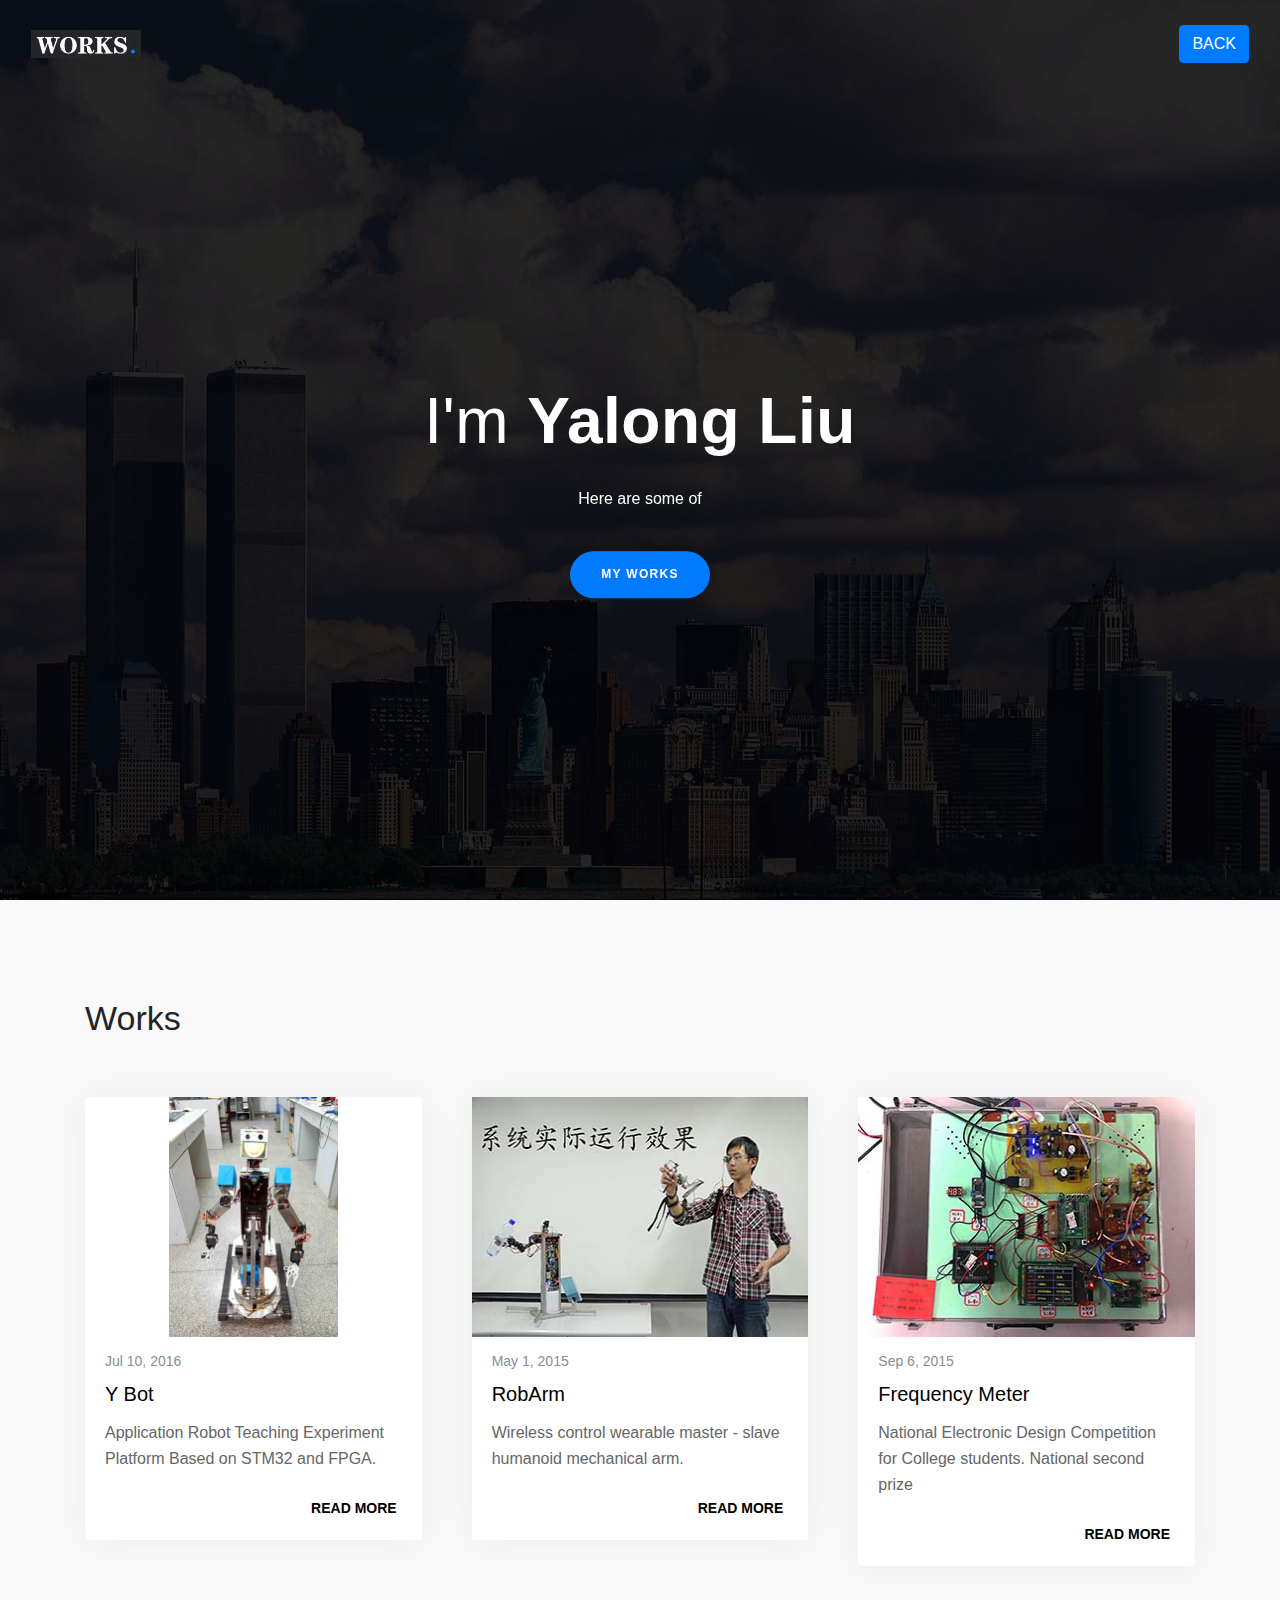
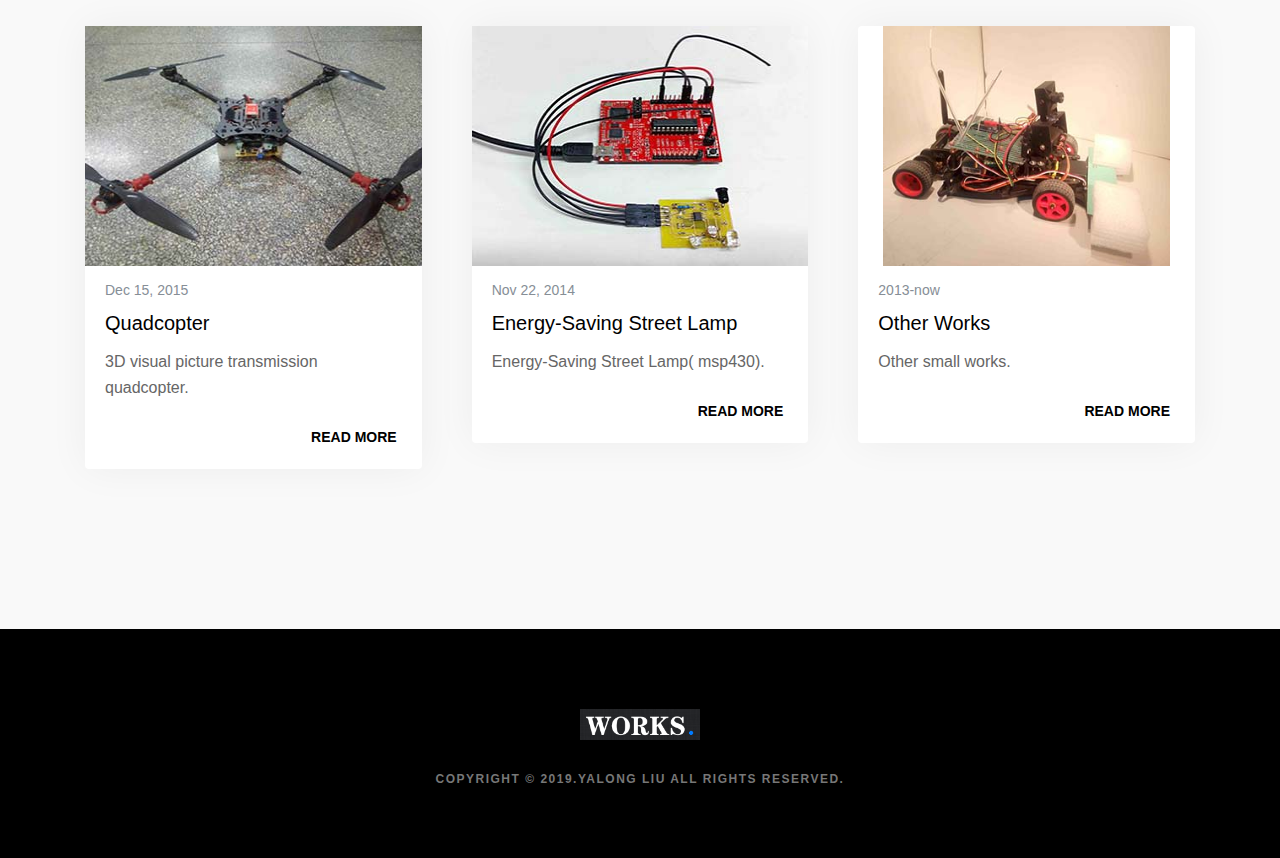
==== commit 0bc0c82a: "Update other_works.html" ====
--- a/other_works.html
+++ b/other_works.html
@@ -20,13 +20,9 @@
 <body>
 <nav class="navbar navbar-expand-lg main-navbar">
   <div class="container-fluid"> <a class="navbar-brand" href="#"> <img src="images/logo-works.png" alt="Logo"> </a>
-    <button class="navbar-toggler" type="button" data-toggle="collapse" data-target="#navbarNav" aria-controls="navbarNav" aria-expanded="false" aria-label="Toggle navigation"> <span class="navbar-toggler-icon"> <i class="ion-navicon"></i> </span> </button>
-    <div class="collapse navbar-collapse" id="navbarNav">
-      <div class="mr-auto"></div>
-      <form class="form-inline">
-        <a href="index.html" class="btn smooth-link align-middle btn-primary">BACK TO HOME</a>
-      </form>
-    </div>
+    
+    <div class="cta"> <a href="index.html" class="btn btn-primary">BACK</a> </div>
+
   </div>
 </nav>
 <section class="hero bg-overlay" id="hero" data-bg="images/low_resolution/newyork.jpg">
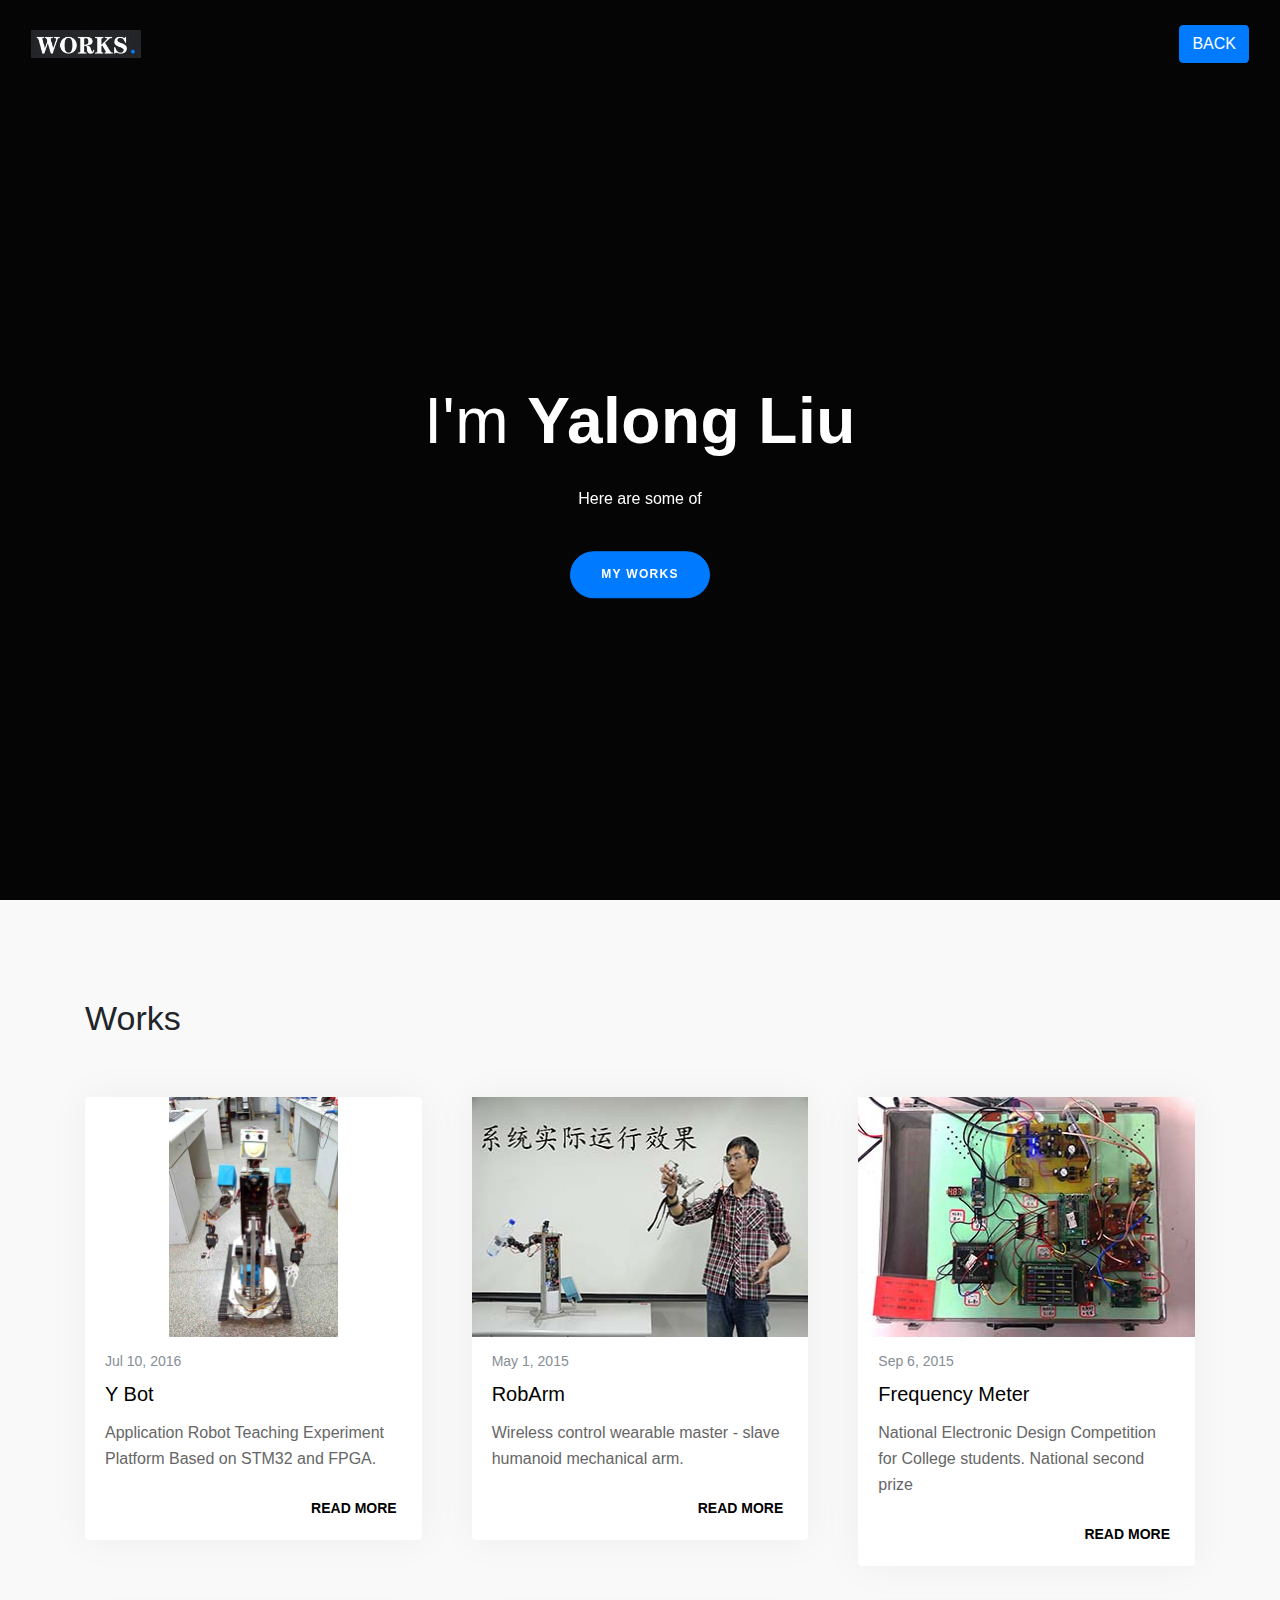
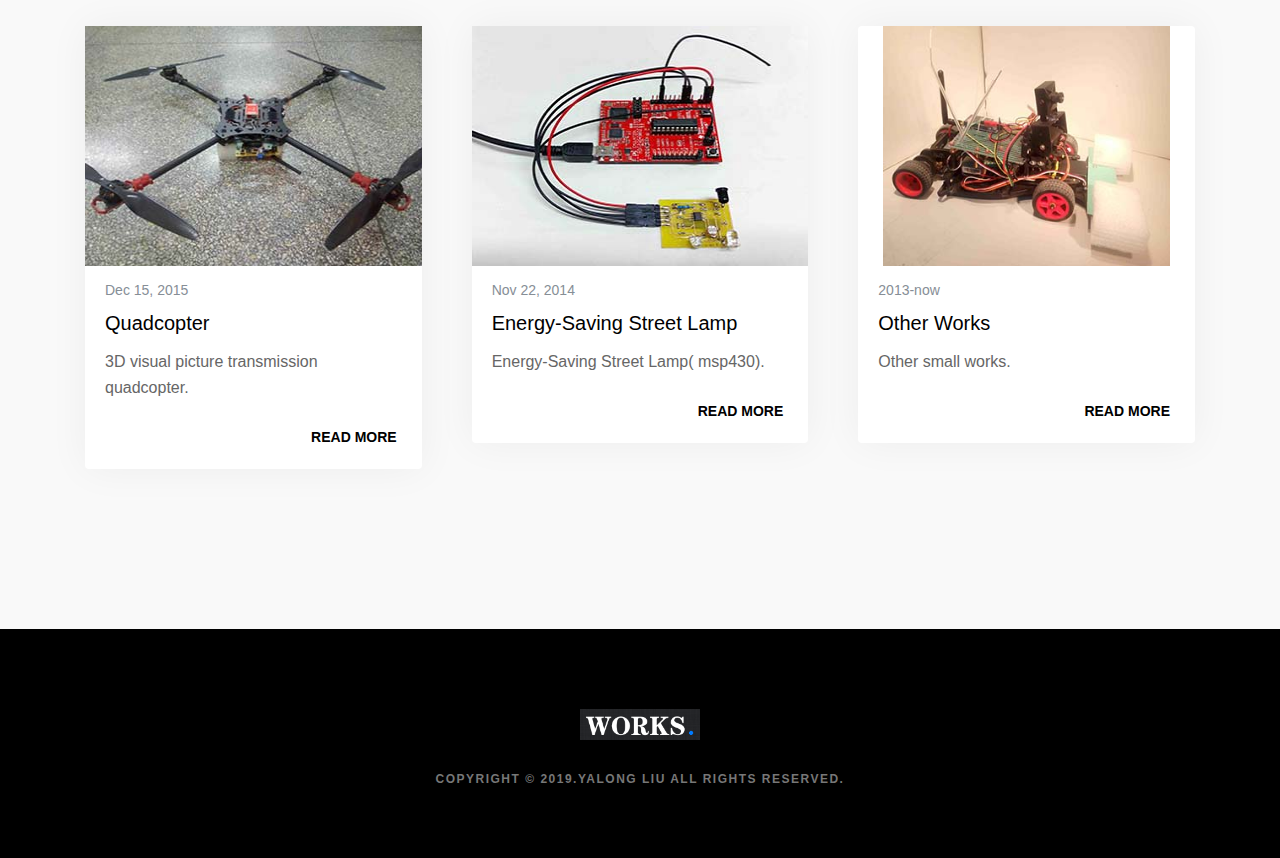
==== commit 928ad7c1: "load data from json" ====
--- a/other_works.html
+++ b/other_works.html
@@ -3,19 +3,11 @@
 <head>
 <meta charset="utf-8">
 <meta name="viewport" content="width=device-width,initial-scale=1">
-<meta name="author" content="Kodinger">
-<meta name="keyword" content="Kodinger, template, html5, css3, bootstrap4">
-<meta name="description" content="HTML5 and CSS3 Template Based on Bootstrap 4">
 <title>Works</title>
 <link rel="stylesheet" href="css/bootstrap.min.css">
 <link rel="stylesheet" href="css/stisla.css">
 <link rel="stylesheet" href="css/popup.css">
 </head>
-<script>
-	function changepic(var pic) {
-		$('img').attr()
-	}
-	</script>
 
 <body>
 <nav class="navbar navbar-expand-lg main-navbar">
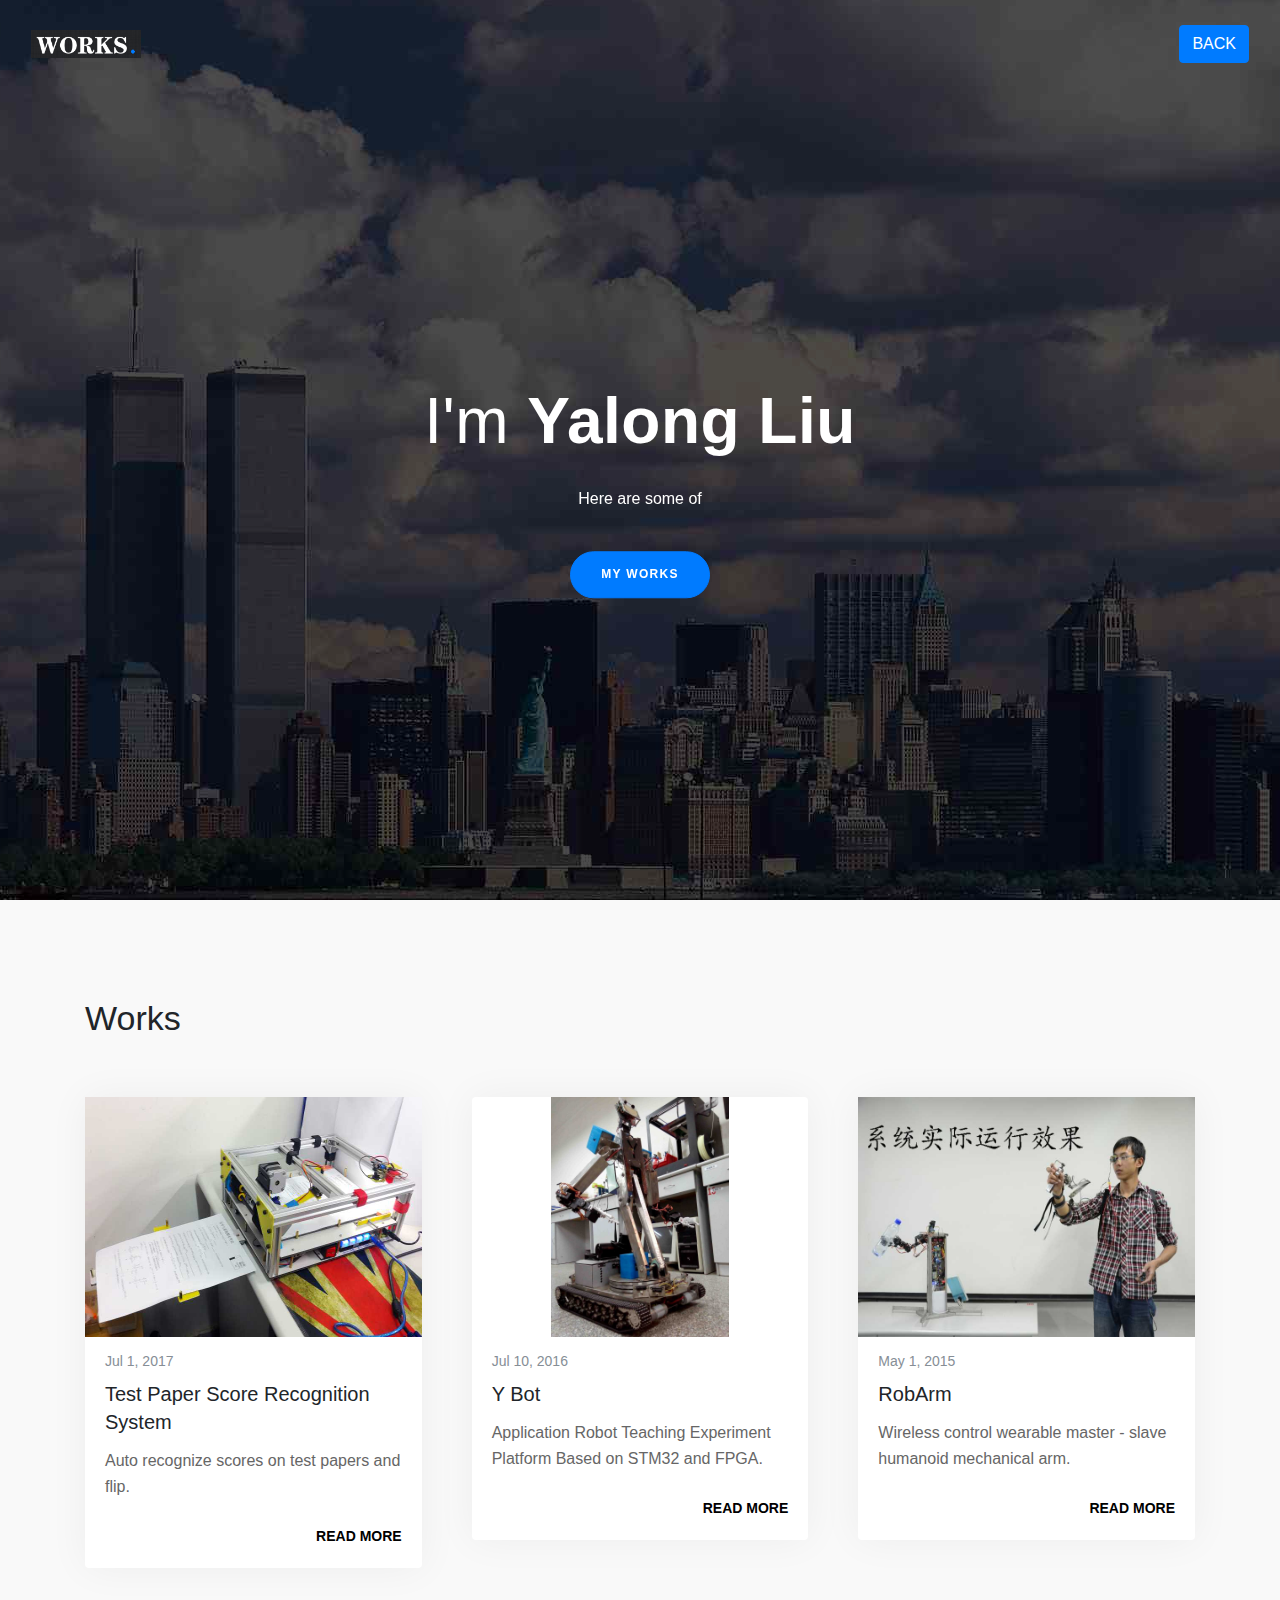
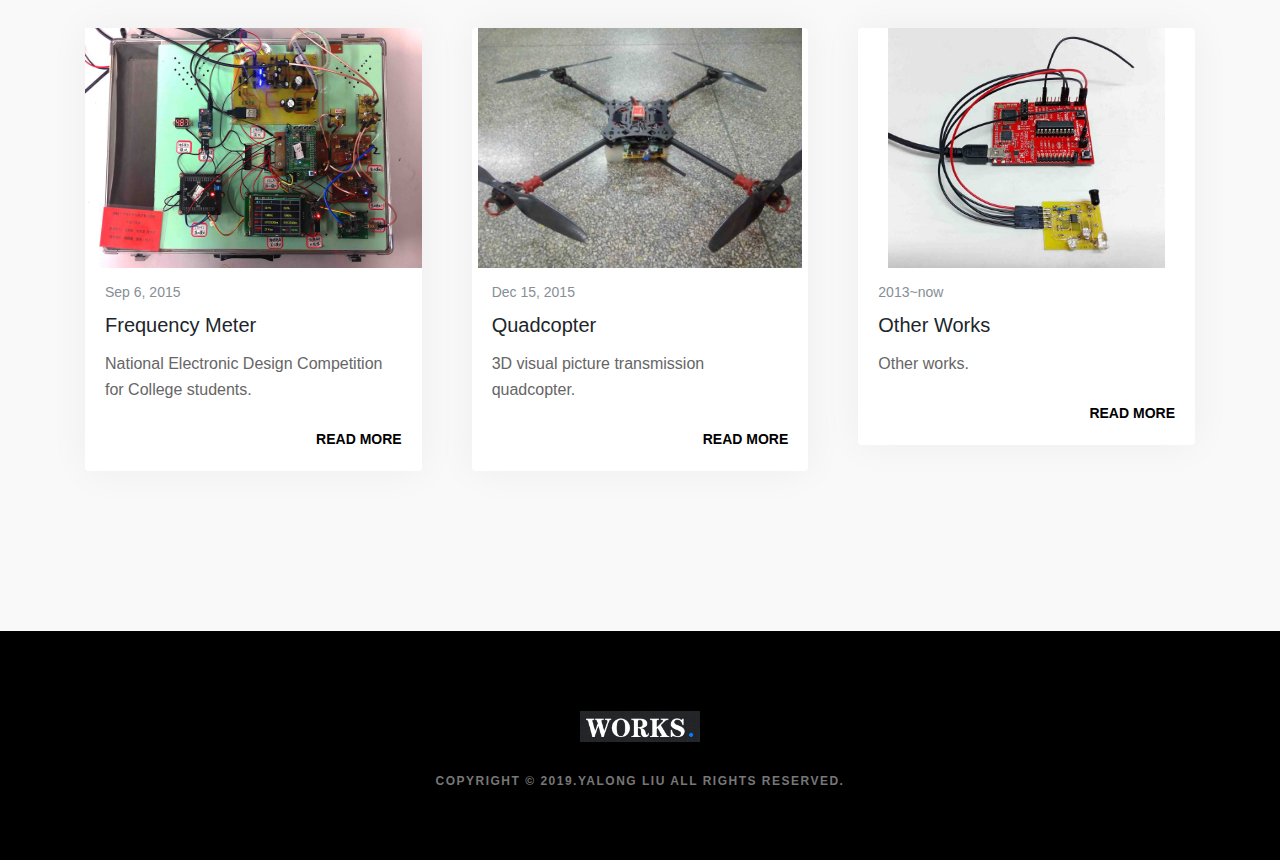
==== commit 6f5e4c68: "data drived html generation" ====
--- a/other_works.html
+++ b/other_works.html
@@ -1,139 +1,51 @@
 <!DOCTYPE html>
 <html lang="en">
+
 <head>
-<meta charset="utf-8">
-<meta name="viewport" content="width=device-width,initial-scale=1">
-<title>Works</title>
-<link rel="stylesheet" href="css/bootstrap.min.css">
-<link rel="stylesheet" href="css/stisla.css">
-<link rel="stylesheet" href="css/popup.css">
+  <meta charset="utf-8">
+  <meta name="viewport" content="width=device-width,initial-scale=1">
+  <title>Works</title>
+  <link rel="stylesheet" href="css/bootstrap.min.css">
+  <link rel="stylesheet" href="css/stisla.css">
+  <link rel="stylesheet" href="css/popup.css">
+  <script type="text/javascript" src="/js/other_works.js"></script>
 </head>
 
 <body>
-<nav class="navbar navbar-expand-lg main-navbar">
-  <div class="container-fluid"> <a class="navbar-brand" href="#"> <img src="images/logo-works.png" alt="Logo"> </a>
-    
-    <div class="cta"> <a href="index.html" class="btn btn-primary">BACK</a> </div>
+  <nav class="navbar navbar-expand-lg main-navbar">
+    <div class="container-fluid"> <a class="navbar-brand" href="#"> <img src="images/other_works/logo_works.png"
+          alt="Logo"> </a>
 
-  </div>
-</nav>
-<section class="hero bg-overlay" id="hero" data-bg="images/low_resolution/newyork.jpg">
-  <div class="text py-5">
-    <h1>I'm <span class="bold">Yalong Liu</span></h1>
-    <br>
-    <div>Here are some of</div>
-    <div class="cta"> <a href="#works" class="btn btn-primary smooth-link">My Works</a> </div>
-  </div>
-</section>
-<section class="padding bg-grey" id="works">
-  <div class="container">
-    <h2 class="section-title">Works</h2>
-    <div class="section-body">
-      <div class="row col-spacing">
-        <div class="col-12 col-md-6 col-lg-4">
-          <article class="card"> <a href="#ybot" align="center"><img src="other works/low_resolution/Y-Bot1.jpg" alt="Article Image" class="img-small"></a>
-            <div class="card-body">
-              <div class="card-subtitle mb-2 text-muted">Jul 10, 2016</div>
-              <h4 class="card-title"><a href="#" data-toggle="read" data-id="1">Y Bot</a></h4>
-              <p class="card-text">Application Robot Teaching Experiment Platform Based on STM32 and FPGA.</p>
-              <div class="text-right"> <a href="#" class="card-more" data-toggle="read" data-id="1">Read More <i class="ion-ios-arrow-right"></i></a> </div>
-            </div>
-          </article>
-        </div>
-        <div id="ybot" class="pop-overlay">
-          <div class="popup" align="center">
-			  <img src="other works/high_resolution/Y-Bot0.jpg" alt="Popup Image" class="img-pop" />
-            <p class="mt-4">.</p>
-			  
-            <a class="close" href="#gallery">&times;</a> </div>
-        </div>
-        <div class="col-12 col-md-6 col-lg-4">
-          <article class="card"> <a href="#robarm" align="center"><img src="other works/low_resolution/RobArm.jpg" alt="Article Image" class="img-small"></a>
-            <div class="card-body">
-              <div class="card-subtitle mb-2 text-muted">May 1, 2015</div>
-              <h4 class="card-title"><a href="#" data-toggle="read" data-id="1">RobArm</a></h4>
-              <p class="card-text">Wireless control wearable master - slave humanoid mechanical arm. </p>
-              <div class="text-right"> <a href="#" class="card-more" data-toggle="read" data-id="1">Read More <i class="ion-ios-arrow-right"></i></a> </div>
-            </div>
-          </article>
-        </div>
-        <div id="robarm" class="pop-overlay">
-          <div class="popup" align="center"> <img src="other works/high_resolution/RobArm00.jpg" alt="Popup Image" class="img-pop" />
-            <p class="mt-4">.</p>
-            <a class="close" href="#gallery">&times;</a> </div>
-        </div>
-        <div class="col-12 col-md-6 col-lg-4">
-          <article class="card"> <a href="#frem" align="center"><img src="other works/low_resolution/Frequency Meter0.jpg" alt="Article Image" class="img-small"></a>
-            <div class="card-body">
-              <div class="card-subtitle mb-2 text-muted">Sep 6, 2015</div>
-              <h4 class="card-title"><a href="#" data-toggle="read" data-id="1">Frequency Meter</a></h4>
-              <p class="card-text">National Electronic Design Competition for College students. National second prize </p>
-              <div class="text-right"> <a href="#" class="card-more" data-toggle="read" data-id="1">Read More <i class="ion-ios-arrow-right"></i></a> </div>
-            </div>
-          </article>
-        </div>
-        <div id="frem" class="pop-overlay">
-          <div class="popup" align="center"> <img src="other works/high_resolution/Frequency Meter1.jpg" alt="Popup Image" class="img-pop" />
-            <p class="mt-4">.</p>
-            <a class="close" href="#gallery">&times;</a> </div>
-        </div>
-        <div class="col-12 col-md-6 col-lg-4">
-          <article class="card"> <a href="#quad" align="center"><img src="other works/low_resolution/Quadcopter.jpg" alt="Article Image" class="img-small"></a>
-            <div class="card-body">
-              <div class="card-subtitle mb-2 text-muted">Dec 15, 2015</div>
-              <h4 class="card-title"><a href="#" data-toggle="read" data-id="1">Quadcopter</a></h4>
-              <p class="card-text">3D visual picture transmission quadcopter.</p>
-              <div class="text-right"> <a href="#" class="card-more" data-toggle="read" data-id="1">Read More <i class="ion-ios-arrow-right"></i></a> </div>
-            </div>
-          </article>
-        </div>
-        <div id="quad" class="pop-overlay">
-          <div class="popup" align="center"> <img src="other works/high_resolution/VideoReceptor.jpg" alt="Popup Image" class="img-pop" />
-            <p class="mt-4">.</p>
-            <a class="close" href="#gallery">&times;</a> </div>
-        </div>
-        <div class="col-12 col-md-6 col-lg-4">
-          <article class="card"> <a href="#essl" align="center"><img src="other works/low_resolution/Energy-Saving Street Lamp( msp430).jpg" alt="Article Image" class="img-small"></a>
-            <div class="card-body">
-              <div class="card-subtitle mb-2 text-muted">Nov 22, 2014</div>
-              <h4 class="card-title"><a href="#" data-toggle="read" data-id="1">Energy-Saving Street Lamp</a></h4>
-              <p class="card-text">Energy-Saving Street Lamp( msp430).</p>
-              <div class="text-right"> <a href="#" class="card-more" data-toggle="read" data-id="1">Read More <i class="ion-ios-arrow-right"></i></a> </div>
-            </div>
-          </article>
-        </div>
-        <div id="essl" class="pop-overlay">
-          <div class="popup" align="center"> <img src="other works/high_resolution/Energy-Saving Street Lamp( msp430).jpg" alt="Popup Image" class="img-pop" />
-            <p class="mt-4">.</p>
-            <a class="close" href="#gallery">&times;</a> </div>
-        </div>
-        <div class="col-12 col-md-6 col-lg-4">
-          <article class="card"><a href="#others" align="center"> <img src="other works/low_resolution/SpyRobCar.jpg" alt="Article Image" class="img-small"></a>
-            <div class="card-body">
-              <div class="card-subtitle mb-2 text-muted">2013-now</div>
-              <h4 class="card-title"><a href="#" data-toggle="read" data-id="1">Other Works</a></h4>
-              <p class="card-text">Other small works.</p>
-              <div class="text-right"> <a href="#" class="card-more" data-toggle="read" data-id="1">Read More <i class="ion-ios-arrow-right"></i></a> </div>
-            </div>
-            <div id="others" class="pop-overlay">
-              <div class="popup" align="center"> <img src="other works/high_resolution/StackRobot.jpg" alt="Popup Image" class="img-pop" />
-                <p class="mt-4">.</p>
-                <a class="close" href="#gallery">&times;</a> </div>
-            </div>
-          </article>
+      <div class="cta"> <a href="index.html" class="btn btn-primary">BACK</a> </div>
+
+    </div>
+  </nav>
+  <section class="hero bg-overlay" id="hero" data-bg="images/other_works/new_york.png">
+    <div class="text py-5">
+      <h1>I'm <span class="bold" id="name"></span></h1>
+      <br>
+      <div>Here are some of</div>
+      <div class="cta"> <a href="#works" class="btn btn-primary smooth-link">My Works</a> </div>
+    </div>
+  </section>
+  <section class="padding bg-grey" id="works">
+    <div class="container">
+      <h2 class="section-title">Works</h2>
+      <div class="section-body">
+        <div class="row col-spacing" id="work_images">
         </div>
       </div>
     </div>
-  </div>
-</section>
-<footer>
-  <div class="container">
-    <figure> <img src="images/logo-works.png" alt="Logo"> </figure>
-    <p>Copyright &copy; 2019.Yalong Liu All rights reserved.</p>
-  </div>
-</footer>
-<script src="js/jquery.min.js"></script> 
-<script src="js/jquery.easeScroll.js"></script> 
-<script src="js/stisla.js"></script>
+  </section>
+  <footer>
+    <div class="container">
+      <figure> <img src="images/other_works/logo_works.png" alt="Logo"> </figure>
+      <p>Copyright &copy; 2019.Yalong Liu All rights reserved.</p>
+    </div>
+  </footer>
+  <script src="js/jquery.min.js"></script>
+  <script src="js/jquery.easeScroll.js"></script>
+  <script src="js/stisla.js"></script>
 </body>
-</html>
+
+</html>--- a/css/stisla.css
+++ b/css/stisla.css
@@ -50,7 +50,7 @@
 
 .overlay {
 	background-color: #000;
-	opacity: .85;
+	opacity: .7;
 	position: absolute;
 	top: 0;
 	left: 0;
@@ -339,7 +339,7 @@
 }
 
 section.bg-overlay {
-	background-color: rgba(0,0,0,0.85);
+	background-color: rgba(0, 0, 0, 0.85);
 }
 
 section.padding {
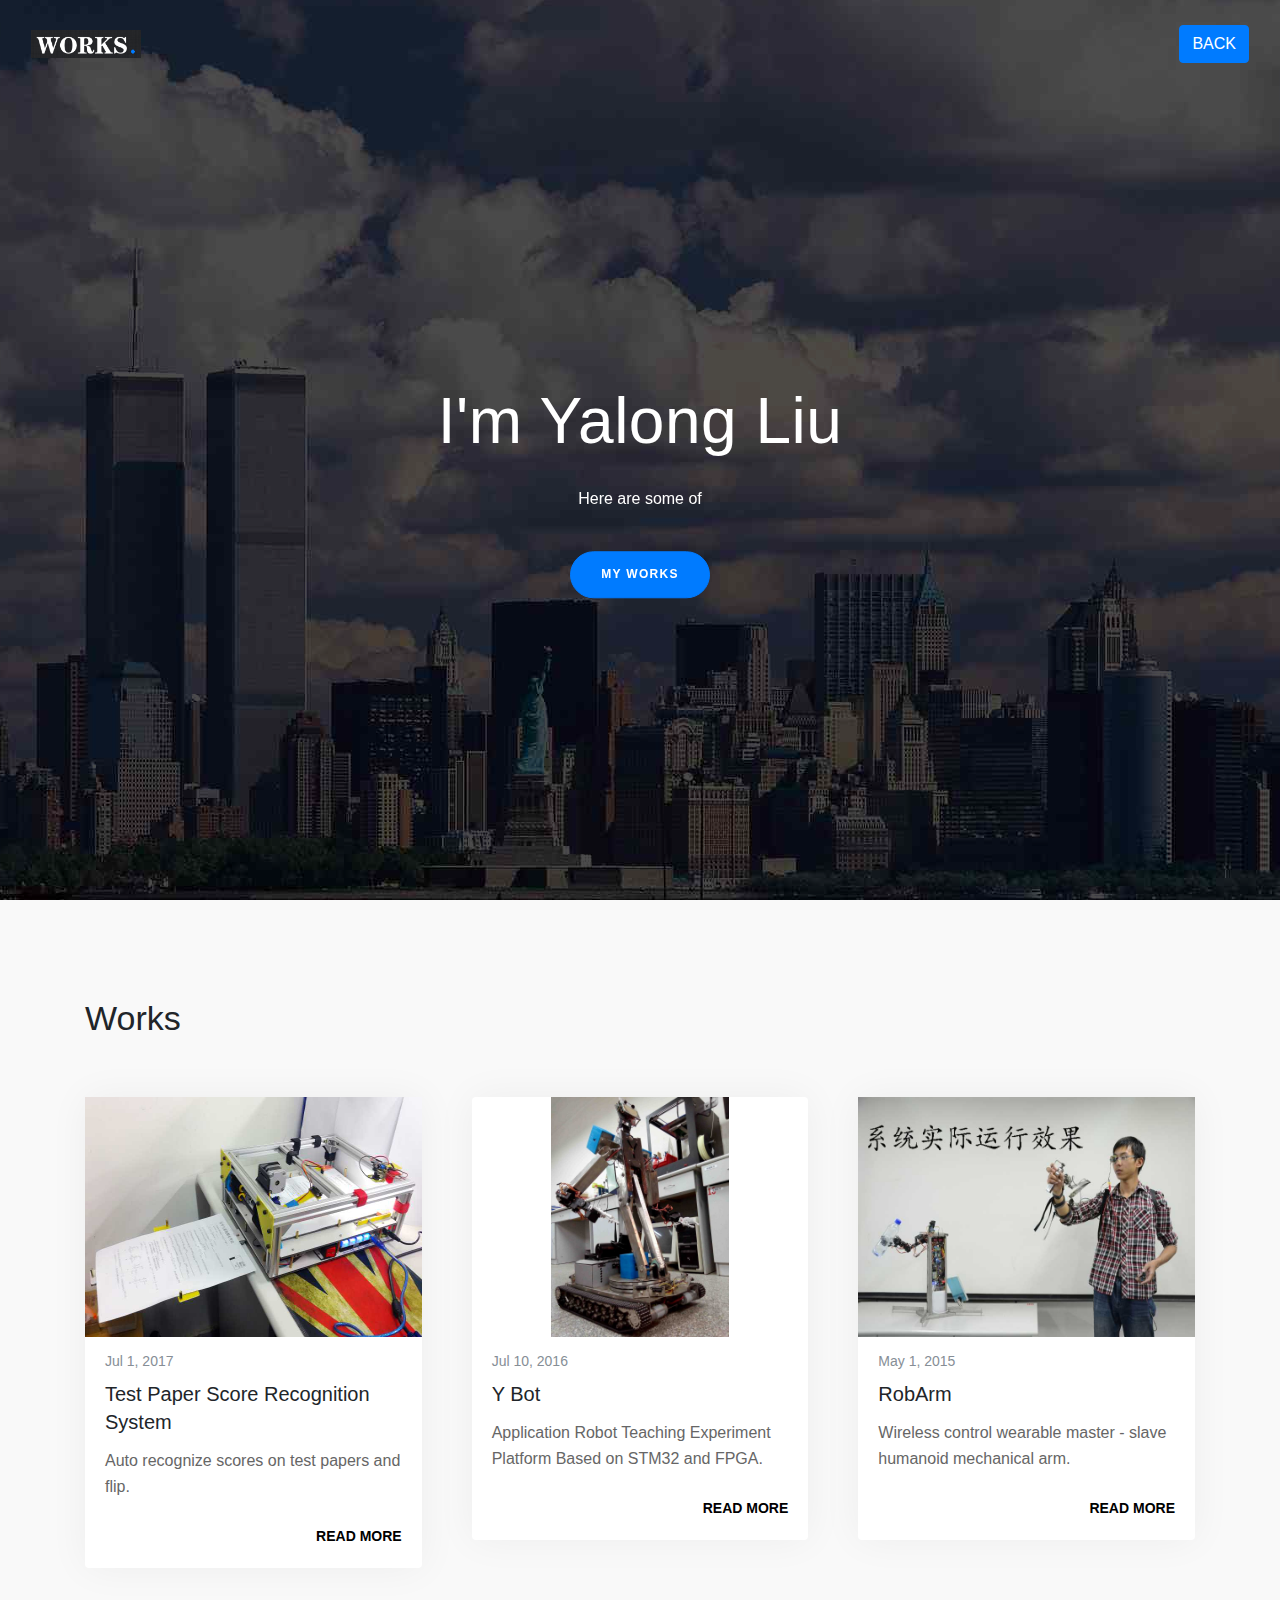
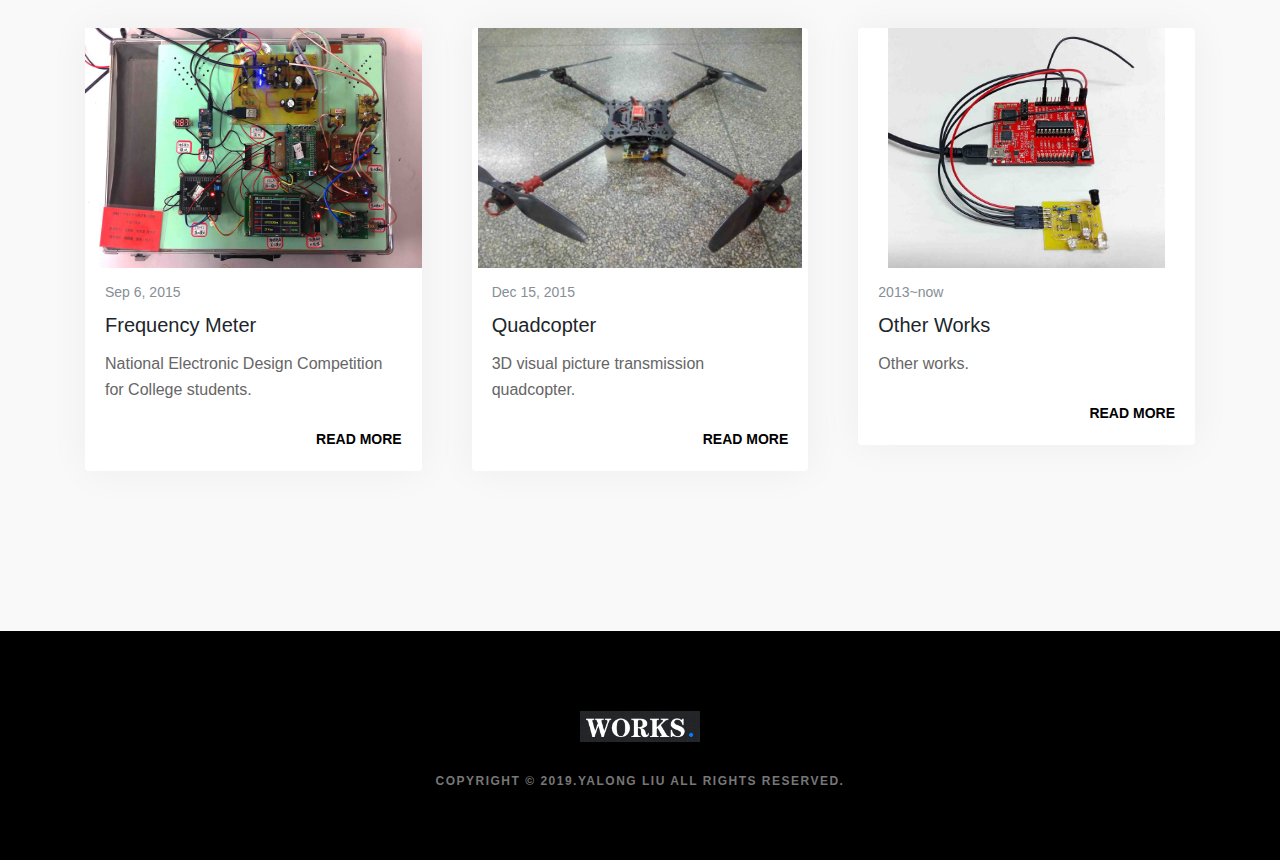
==== commit 0a3918d8: "add loading gif" ====
--- a/other_works.html
+++ b/other_works.html
@@ -22,7 +22,7 @@
   </nav>
   <section class="hero bg-overlay" id="hero" data-bg="images/other_works/new_york.png">
     <div class="text py-5">
-      <h1>I'm <span class="bold" id="name"></span></h1>
+      <h1>I'm <span class="bold"></span>Yalong Liu</h1>
       <br>
       <div>Here are some of</div>
       <div class="cta"> <a href="#works" class="btn btn-primary smooth-link">My Works</a> </div>
